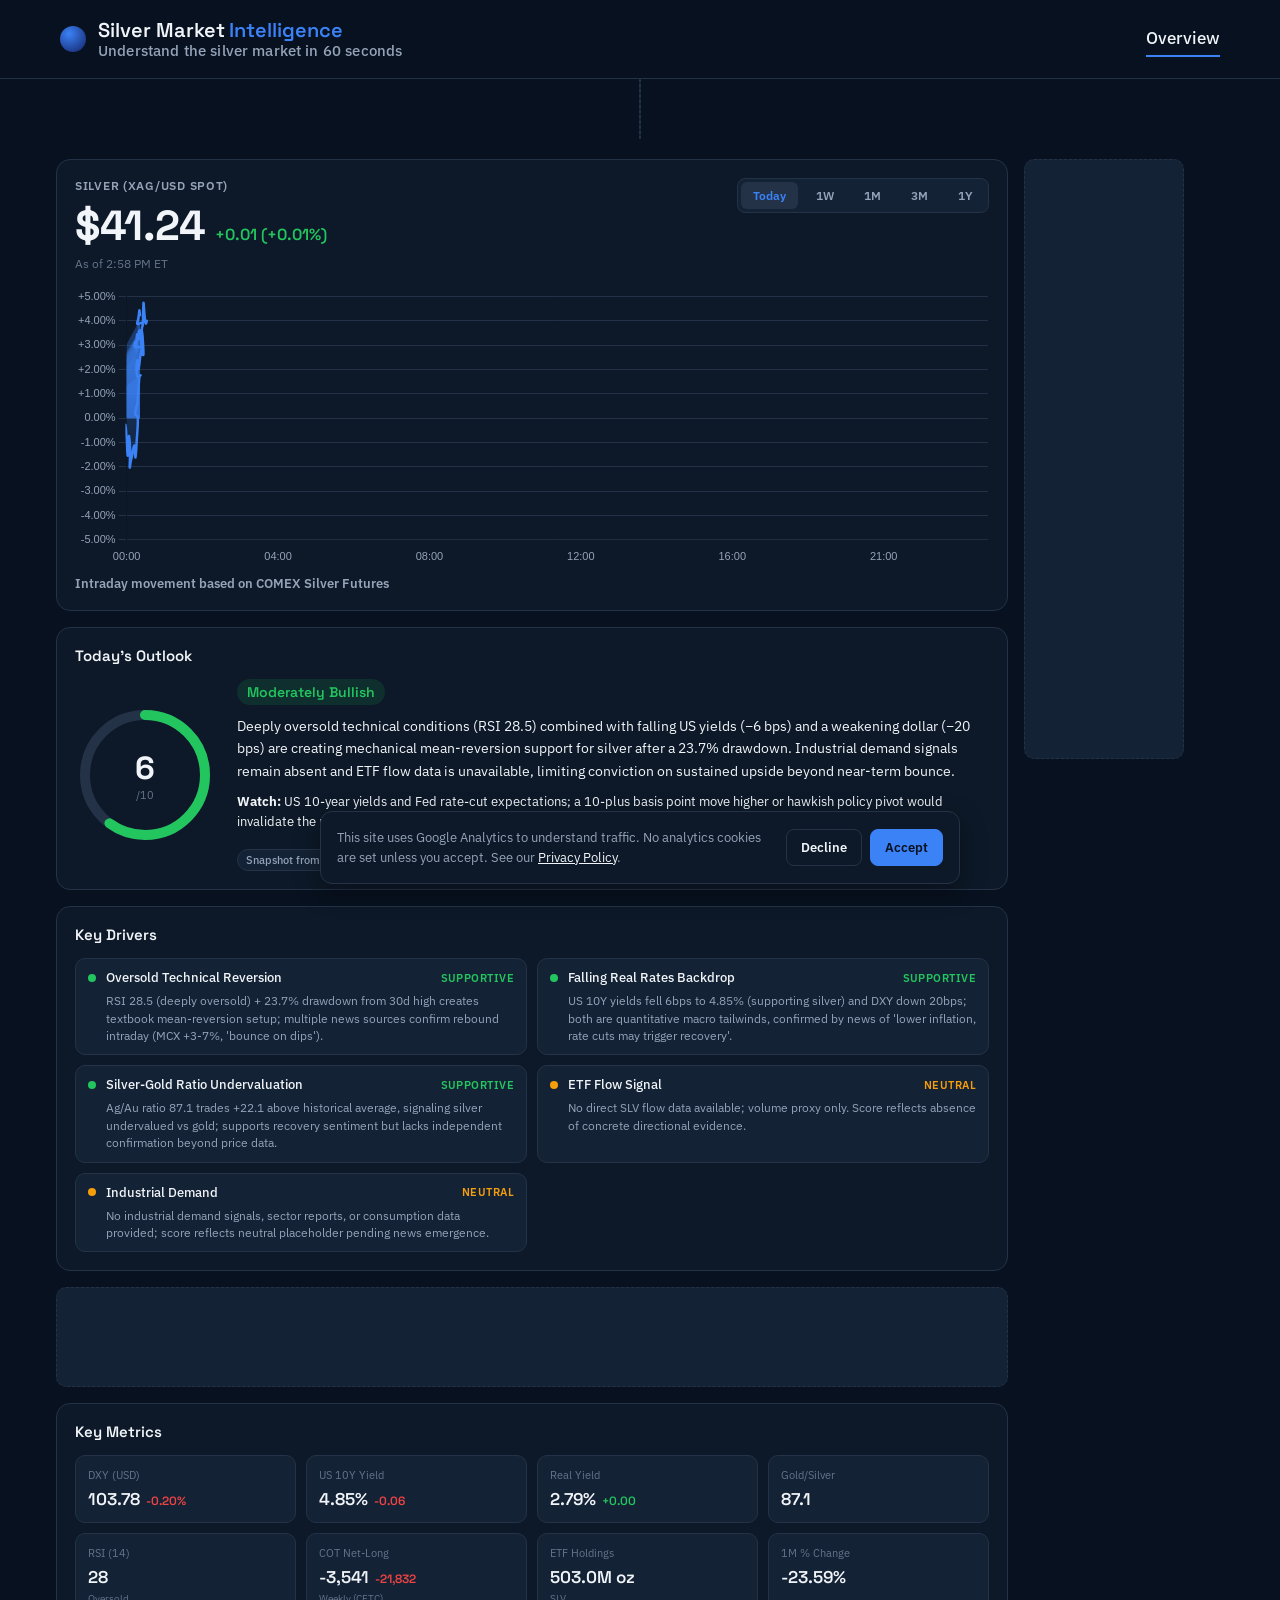
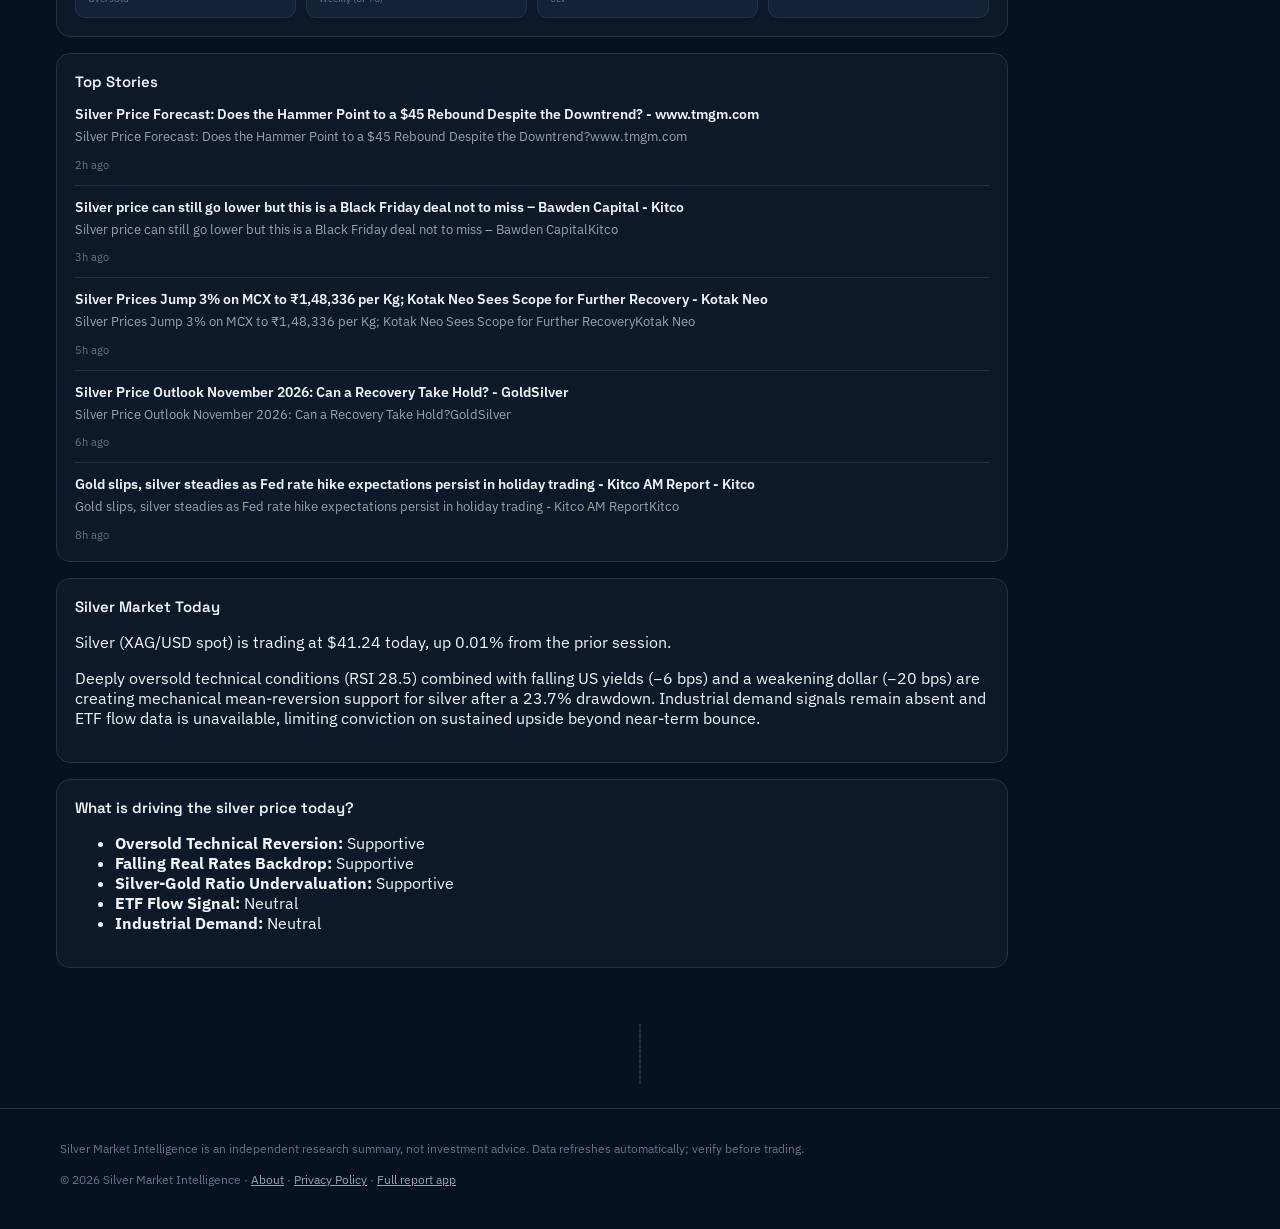
==== docs/index.html @ 6bb81498 "Update daily briefing [skip ci]" ====
<!DOCTYPE html>
<html lang="en">
<head>
<meta charset="UTF-8">
<meta name="viewport" content="width=device-width, initial-scale=1.0">
<script async src="https://pagead2.googlesyndication.com/pagead/js/adsbygoogle.js?client=ca-pub-4269393094867854"
     crossorigin="anonymous"></script>
<title>Silver Market Intelligence — Daily Silver Price &amp; Outlook</title>
<meta name="description" content="Live silver price, AI-scored conviction outlook, and the key drivers moving the market — updated daily.">
<meta name="robots" content="index, follow">
<link rel="canonical" href="https://silvermarketintelligence.com/">

<!-- Open Graph -->
<meta property="og:type" content="website">
<meta property="og:site_name" content="Silver Market Intelligence">
<meta property="og:url" content="https://silvermarketintelligence.com/">
<meta property="og:title" content="Silver Market Intelligence — Daily Silver Price &amp; Outlook">
<meta property="og:description" content="Live silver price, AI-scored conviction outlook, and the key drivers moving the market — updated daily.">
<meta property="og:image" content="https://silvermarketintelligence.com/og-image.png">
<meta property="og:image:width" content="1200">
<meta property="og:image:height" content="630">

<!-- Twitter Card -->
<meta name="twitter:card" content="summary_large_image">
<meta name="twitter:title" content="Silver Market Intelligence — Daily Silver Price &amp; Outlook">
<meta name="twitter:description" content="Live silver price, AI-scored conviction outlook, and the key drivers moving the market — updated daily.">
<meta name="twitter:image" content="https://silvermarketintelligence.com/og-image.png">

<link rel="preconnect" href="https://fonts.googleapis.com">
<link rel="preconnect" href="https://fonts.gstatic.com" crossorigin>
<link href="https://fonts.googleapis.com/css2?family=Space+Grotesk:wght@500;600;700&family=IBM+Plex+Sans:wght@400;500;600&display=swap" rel="stylesheet">

<link rel="icon" href="data:image/svg+xml,<svg xmlns=%22http://www.w3.org/2000/svg%22 viewBox=%220 0 100 100%22><circle cx=%2250%22 cy=%2250%22 r=%2245%22 fill=%22%233b82f6%22/></svg>">

<link rel="stylesheet" href="styles.css?v=5">
</head>
<body>

<header class="site-header">
  <div class="header-inner">
    <div class="brand">
      <span class="brand-mark" aria-hidden="true"></span>
      <div class="brand-text">
        <span class="brand-name">Silver Market<span class="brand-accent">Intelligence</span></span>
        <span class="brand-tagline">Understand the silver market in 60 seconds</span>
      </div>
    </div>
    <nav class="main-nav" aria-label="Primary">
      <a href="#" class="nav-link is-active">Overview</a>
    </nav>
  </div>
</header>

<div class="ad-slot ad-leaderboard">
  <ins class="adsbygoogle"
       style="display:block"
       data-ad-client="ca-pub-4269393094867854"
       data-ad-slot="5482030539"
       data-ad-format="auto"
       data-full-width-responsive="true"></ins>
  <script>(adsbygoogle = window.adsbygoogle || []).push({});</script>
</div>

<main class="page">
  <div class="content-grid">

    <div class="main-col">

      <!-- Price + Chart -->
      <section class="panel price-panel" aria-labelledby="price-heading">
        <div class="price-panel-top">
          <div>
            <h1 id="price-heading" class="eyebrow">Silver (XAG/USD Spot)</h1>
            <div class="price-row">
              <span class="price-value" id="price-value">$41.24</span>
              <span class="price-change is-up" id="price-change">+0.01 (+0.01%)</span>
            </div>
            <div class="price-asof" id="price-asof">As of 2:58 PM ET</div>
          </div>
          <div class="chart-tabs" role="tablist" aria-label="Chart range">
            <button class="chart-tab is-active" data-range="1D" role="tab" aria-selected="true">Today</button>
            <button class="chart-tab" data-range="1W" role="tab" aria-selected="false">1W</button>
            <button class="chart-tab" data-range="1M" role="tab" aria-selected="false">1M</button>
            <button class="chart-tab" data-range="3M" role="tab" aria-selected="false">3M</button>
            <button class="chart-tab" data-range="1Y" role="tab" aria-selected="false">1Y</button>
          </div>
        </div>
        <div class="chart-wrap">
          <canvas id="price-chart" height="220"></canvas>
          <p class="chart-empty" id="chart-empty" hidden>Intraday data currently unavailable</p>
        </div>
        <p class="chart-disclosure" id="chart-disclosure" hidden></p>
      </section>

      <!-- Outlook -->
      <section class="panel outlook-panel" aria-labelledby="outlook-heading">
        <h2 id="outlook-heading" class="panel-title">Today's Outlook</h2>
        <div class="outlook-body">
          <div class="score-ring-wrap">
            <svg class="score-ring" viewBox="0 0 140 140" width="140" height="140" aria-hidden="true">
              <circle class="score-ring-track" cx="70" cy="70" r="60"></circle>
              <circle class="score-ring-fill" id="score-ring-fill" cx="70" cy="70" r="60" style="stroke:#22c55e;stroke-dashoffset:150.80"></circle>
            </svg>
            <div class="score-ring-label">
              <span class="score-number" id="score-number">6</span>
              <span class="score-outof">/10</span>
            </div>
          </div>
          <div class="outlook-text">
            <span class="outlook-label " id="outlook-label">Moderately Bullish</span>
            <p class="outlook-summary" id="outlook-summary">Deeply oversold technical conditions (RSI 28.5) combined with falling US yields (−6 bps) and a weakening dollar (−20 bps) are creating mechanical mean-reversion support for silver after a 23.7% drawdown. Industrial demand signals remain absent and ETF flow data is unavailable, limiting conviction on sustained upside beyond near-term bounce.</p>
            <p class="outlook-watch" id="outlook-watch" hidden><span class="outlook-watch-label">Watch:</span> <span id="outlook-watch-text"></span></p>
            <span class="outlook-updated" id="outlook-updated">Snapshot from 9:00 AM ET — may differ from live price</span>
          </div>
        </div>
      </section>

      <!-- Drivers -->
      <section class="panel drivers-panel" aria-labelledby="drivers-heading">
        <h2 id="drivers-heading" class="panel-title">Key Drivers</h2>
        <ul class="driver-list" id="driver-list"></ul>
      </section>

      <div class="ad-slot ad-incontent">
        <ins class="adsbygoogle"
             style="display:block"
             data-ad-client="ca-pub-4269393094867854"
             data-ad-slot="5482030539"
             data-ad-format="auto"
             data-full-width-responsive="true"></ins>
        <script>(adsbygoogle = window.adsbygoogle || []).push({});</script>
      </div>

      <!-- Metrics -->
      <section class="panel metrics-panel" aria-labelledby="metrics-heading">
        <h2 id="metrics-heading" class="panel-title">Key Metrics</h2>
        <div class="metrics-grid" id="metrics-grid"></div>
      </section>

      <!-- Stories -->
      <section class="panel stories-panel" aria-labelledby="stories-heading">
        <h2 id="stories-heading" class="panel-title">Top Stories</h2>
        <ul class="story-list" id="story-list"></ul>
      </section>

      <!-- SEO summary (server-rendered, not JS-populated — for search crawlers) -->
      <section class="panel seo-panel" aria-labelledby="seo-market-heading">
        <h2 id="seo-market-heading" class="panel-title">Silver Market Today</h2>
        <p>Silver (XAG/USD spot) is trading at $41.24 today, up 0.01% from the prior session.</p>
        <p>Deeply oversold technical conditions (RSI 28.5) combined with falling US yields (−6 bps) and a weakening dollar (−20 bps) are creating mechanical mean-reversion support for silver after a 23.7% drawdown. Industrial demand signals remain absent and ETF flow data is unavailable, limiting conviction on sustained upside beyond near-term bounce.</p>
      </section>

      <section class="panel seo-panel" aria-labelledby="seo-drivers-heading">
        <h2 id="seo-drivers-heading" class="panel-title">What is driving the silver price today?</h2>
        <ul class="seo-driver-list"><li><strong>Oversold Technical Reversion:</strong> Supportive</li><li><strong>Falling Real Rates Backdrop:</strong> Supportive</li><li><strong>Silver-Gold Ratio Undervaluation:</strong> Supportive</li><li><strong>ETF Flow Signal:</strong> Neutral</li><li><strong>Industrial Demand:</strong> Neutral</li></ul>
      </section>

    </div>

    <aside class="side-col" aria-label="Advertisement">
      <div class="ad-slot ad-sidebar">
        <ins class="adsbygoogle"
             style="display:block"
             data-ad-client="ca-pub-4269393094867854"
             data-ad-slot="5482030539"
             data-ad-format="auto"
             data-full-width-responsive="true"></ins>
        <script>(adsbygoogle = window.adsbygoogle || []).push({});</script>
      </div>
    </aside>

  </div>
</main>

<div class="ad-slot ad-footer">
  <ins class="adsbygoogle"
       style="display:block"
       data-ad-client="ca-pub-4269393094867854"
       data-ad-slot="5482030539"
       data-ad-format="auto"
       data-full-width-responsive="true"></ins>
  <script>(adsbygoogle = window.adsbygoogle || []).push({});</script>
</div>

<footer class="site-footer">
  <div class="footer-inner">
    <p>Silver Market Intelligence is an independent research summary, not investment advice. Data refreshes automatically; verify before trading.</p>
    <p class="footer-meta">© 2026 Silver Market Intelligence · <a href="about.html">About</a> · <a href="privacy.html">Privacy Policy</a> · <a href="https://silver-market-intelligence.streamlit.app/" target="_blank" rel="noopener">Full report app</a></p>
  </div>
</footer>

<script src="vendor/chart.umd.js"></script>
<script src="script.js?v=5"></script>
<script src="consent.js" defer></script>
</body>
</html>
---- docs/styles.css ----
:root {
  --bg: #07111f;
  --panel: #0d1928;
  --panel2: #142235;
  --border: #243247;
  --text: #f1f5f9;
  --dim: #94a3b8;
  --faint: #64748b;

  /* Market-meaning colors only: bullish/supportive, neutral/caution, bearish/risk.
     Never use these as generic UI/brand accents. */
  --green: #22c55e;
  --red: #ef4444;
  --amber: #f59e0b;

  /* Primary product/interaction color: links, active nav, selected controls,
     CTAs, icons, focus states. */
  --blue: #3b82f6;

  /* Subtle identity accent only (logo/wordmark) — never a stand-in for --blue
     on interactive elements. */
  --silver: #cbd5e1;

  --font-head: "Space Grotesk", "Segoe UI", sans-serif;
  --font-body: "IBM Plex Sans", "Segoe UI", sans-serif;
}

* { box-sizing: border-box; }

html, body {
  margin: 0;
  padding: 0;
  background: var(--bg);
  color: var(--text);
  font-family: var(--font-body);
  -webkit-font-smoothing: antialiased;
}

body {
  min-height: 100vh;
  display: flex;
  flex-direction: column;
}

a { color: inherit; }

/* ---------- Header ---------- */

.site-header {
  border-bottom: 1px solid var(--border);
  background: var(--bg);
  position: sticky;
  top: 0;
  z-index: 20;
}

.header-inner {
  max-width: 1200px;
  margin: 0 auto;
  padding: 18px 20px;
  display: flex;
  align-items: center;
  justify-content: space-between;
  gap: 16px;
}

.brand {
  display: flex;
  align-items: center;
  gap: 12px;
  font-family: var(--font-head);
  font-weight: 600;
  font-size: 20px;
}

.brand-mark {
  width: 26px;
  height: 26px;
  border-radius: 50%;
  background: radial-gradient(circle at 35% 30%, var(--blue), #1e3a8a 75%);
  flex-shrink: 0;
}

.brand-text {
  display: flex;
  flex-direction: column;
  line-height: 1.2;
}

.brand-name { white-space: nowrap; }

.brand-accent { color: var(--blue); margin-left: 4px; }

.brand-tagline {
  font-family: var(--font-body);
  font-weight: 500;
  font-size: 15px;
  letter-spacing: 0.01em;
  color: var(--dim);
}

.main-nav {
  display: none;
  gap: 24px;
}

.nav-link {
  text-decoration: none;
  font-size: 17px;
  font-weight: 500;
  color: var(--dim);
  padding: 6px 0;
  border-bottom: 2px solid transparent;
}

.nav-link.is-active {
  color: var(--text);
  border-bottom-color: var(--blue);
}

.nav-link.is-disabled {
  color: var(--faint);
  cursor: default;
  pointer-events: none;
}

.app-cta {
  display: none;
  font-size: 13px;
  font-weight: 600;
  text-decoration: none;
  color: var(--bg);
  background: var(--blue);
  padding: 9px 14px;
  border-radius: 8px;
  white-space: nowrap;
}

/* ---------- Layout ---------- */

.page {
  flex: 1;
  max-width: 1200px;
  margin: 0 auto;
  padding: 20px 16px 40px;
  width: 100%;
}

.content-grid {
  display: grid;
  grid-template-columns: 1fr;
  gap: 16px;
}

.main-col {
  display: flex;
  flex-direction: column;
  gap: 16px;
  min-width: 0;
}

.side-col { display: none; }

.panel {
  background: var(--panel);
  border: 1px solid var(--border);
  border-radius: 14px;
  padding: 18px;
}

.panel-title {
  font-family: var(--font-head);
  font-size: 15px;
  font-weight: 600;
  margin: 0 0 14px;
  color: var(--text);
}

.eyebrow {
  font-size: 12px;
  font-weight: 600;
  text-transform: uppercase;
  letter-spacing: 0.06em;
  color: var(--dim);
  margin: 0 0 6px;
}

/* ---------- Price panel ---------- */

.price-panel-top {
  display: flex;
  align-items: flex-start;
  justify-content: space-between;
  gap: 12px;
  flex-wrap: wrap;
}

.price-row {
  display: flex;
  align-items: baseline;
  gap: 10px;
}

.price-value {
  font-family: var(--font-head);
  font-size: 34px;
  font-weight: 700;
  letter-spacing: -0.01em;
}

.price-change {
  font-family: var(--font-head);
  font-size: 16px;
  font-weight: 600;
}

.price-change.is-up { color: var(--green); }
.price-change.is-down { color: var(--red); }

.price-asof {
  font-size: 12px;
  color: var(--faint);
  margin-top: 4px;
}

.chart-tabs {
  display: flex;
  gap: 6px;
  background: var(--panel2);
  border: 1px solid var(--border);
  border-radius: 8px;
  padding: 3px;
}

.chart-tab {
  font-family: var(--font-body);
  font-size: 12px;
  font-weight: 600;
  color: var(--dim);
  background: transparent;
  border: none;
  border-radius: 6px;
  padding: 6px 12px;
  cursor: pointer;
}

.chart-tab.is-active {
  background: var(--border);
  color: var(--blue);
}

.chart-wrap {
  margin-top: 16px;
  height: 220px;
  position: relative;
}

.chart-disclosure {
  margin: 8px 0 0;
  font-size: 13px;
  font-weight: 600;
  color: var(--dim);
}

.chart-empty {
  position: absolute;
  inset: 0;
  display: flex;
  align-items: center;
  justify-content: center;
  margin: 0;
  font-size: 13px;
  color: var(--faint);
  text-align: center;
  pointer-events: none;
}

/* The [hidden] attribute selector must win over ".chart-empty"'s own
   "display: flex" above — otherwise the browser's default [hidden]{display:
   none} loses the specificity tie to our own class rule, and the element
   stays visibly overlaid on the chart even when JS marks it hidden (this
   is exactly what happened live on 2026-09-01: real chart data rendered
   underneath a stuck "Intraday data currently unavailable" message). */
.chart-empty[hidden] {
  display: none;
}

/* ---------- Outlook panel ---------- */

.outlook-body {
  display: flex;
  align-items: center;
  gap: 22px;
  flex-wrap: wrap;
}

.score-ring-wrap {
  position: relative;
  width: 140px;
  height: 140px;
  flex-shrink: 0;
}

.score-ring { transform: rotate(-90deg); }

.score-ring-track {
  fill: none;
  stroke: var(--border);
  stroke-width: 10;
}

.score-ring-fill {
  fill: none;
  stroke: var(--green);
  stroke-width: 10;
  stroke-linecap: round;
  stroke-dasharray: 377;
  stroke-dashoffset: 377;
  transition: stroke-dashoffset 0.8s ease, stroke 0.4s ease;
}

.score-ring-label {
  position: absolute;
  inset: 0;
  display: flex;
  flex-direction: column;
  align-items: center;
  justify-content: center;
}

.score-number {
  font-family: var(--font-head);
  font-size: 32px;
  font-weight: 700;
}

.score-outof {
  font-size: 11px;
  color: var(--faint);
}

.outlook-text {
  flex: 1;
  min-width: 220px;
}

.outlook-label {
  display: inline-block;
  font-family: var(--font-head);
  font-size: 14px;
  font-weight: 600;
  padding: 4px 10px;
  border-radius: 999px;
  background: rgba(34, 197, 94, 0.12);
  color: var(--green);
  margin-bottom: 10px;
}

.outlook-label.is-bearish { background: rgba(239, 68, 68, 0.12); color: var(--red); }
.outlook-label.is-neutral { background: rgba(245, 158, 11, 0.12); color: var(--amber); }

.outlook-summary {
  font-size: 14px;
  line-height: 1.6;
  color: var(--text);
  margin: 0 0 10px;
}

.outlook-watch {
  font-size: 13px;
  line-height: 1.5;
  color: var(--text);
  margin: 0 0 10px;
}

.outlook-watch-label {
  font-weight: 700;
  color: var(--text);
}

.outlook-updated {
  display: inline-block;
  margin-top: 8px;
  padding: 3px 8px;
  border: 1px solid var(--border);
  border-radius: 999px;
  background: var(--panel2);
  font-size: 11px;
  font-weight: 500;
  color: var(--dim);
}

/* ---------- Drivers ---------- */

.driver-list {
  list-style: none;
  margin: 0;
  padding: 0;
  display: grid;
  grid-template-columns: 1fr;
  gap: 10px;
}

.driver-item {
  display: flex;
  flex-direction: column;
  gap: 6px;
  padding: 10px 12px;
  border: 1px solid var(--border);
  border-radius: 10px;
  background: var(--panel2);
  font-size: 13px;
  font-weight: 500;
}

.driver-item-top {
  display: flex;
  align-items: center;
  gap: 10px;
}

.driver-reason {
  margin: 0;
  padding-left: 18px;
  font-size: 12px;
  font-weight: 400;
  line-height: 1.45;
  color: var(--dim);
}

.driver-dot {
  width: 8px;
  height: 8px;
  border-radius: 50%;
  flex-shrink: 0;
}

.driver-dot.is-supportive { background: var(--green); }
.driver-dot.is-risk { background: var(--red); }
.driver-dot.is-neutral { background: var(--amber); }

.driver-status {
  margin-left: auto;
  font-size: 11px;
  font-weight: 600;
  text-transform: uppercase;
  letter-spacing: 0.04em;
}

.driver-status.is-supportive { color: var(--green); }
.driver-status.is-risk { color: var(--red); }
.driver-status.is-neutral { color: var(--amber); }

/* ---------- Metrics ---------- */

.metrics-grid {
  display: grid;
  grid-template-columns: repeat(2, 1fr);
  gap: 10px;
}

.metric-cell {
  border: 1px solid var(--border);
  background: var(--panel2);
  border-radius: 10px;
  padding: 12px;
}

.metric-label {
  font-size: 11px;
  color: var(--faint);
  margin-bottom: 6px;
  display: block;
}

.metric-value {
  font-family: var(--font-head);
  font-size: 17px;
  font-weight: 600;
}

.metric-change {
  font-size: 12px;
  font-weight: 600;
  margin-left: 6px;
}

.metric-change.is-up { color: var(--green); }
.metric-change.is-down { color: var(--red); }

.metric-note {
  display: block;
  font-size: 10px;
  color: var(--faint);
  margin-top: 4px;
}

/* ---------- Stories ---------- */

.story-list {
  list-style: none;
  margin: 0;
  padding: 0;
  display: flex;
  flex-direction: column;
  gap: 12px;
}

.story-item {
  padding-bottom: 12px;
  border-bottom: 1px solid var(--border);
}

.story-item:last-child { border-bottom: none; padding-bottom: 0; }

.story-link {
  text-decoration: none;
  display: block;
}

.story-title {
  font-size: 14px;
  font-weight: 600;
  color: var(--text);
  margin: 0 0 4px;
}

.story-summary {
  font-size: 13px;
  color: var(--dim);
  margin: 0 0 6px;
  line-height: 1.5;
}

.story-time {
  font-size: 11px;
  color: var(--faint);
}

/* ---------- Ad slots ---------- */

.ad-slot {
  border: 1px dashed var(--border);
  border-radius: 10px;
  background: var(--panel2);
  color: var(--faint);
  font-size: 11px;
  text-transform: uppercase;
  letter-spacing: 0.06em;
  display: flex;
  align-items: center;
  justify-content: center;
  min-height: 60px;
}

.ad-leaderboard,
.ad-footer {
  max-width: 1200px;
  margin: 16px auto;
  margin-bottom: 0;
}

.ad-leaderboard { margin-top: 0; }

.ad-incontent { min-height: 100px; }

.ad-sidebar {
  width: 160px;
  height: 600px;
  position: sticky;
  top: 90px;
}

/* ---------- Footer ---------- */

.site-footer {
  border-top: 1px solid var(--border);
  margin-top: 24px;
}

.footer-inner {
  max-width: 1200px;
  margin: 0 auto;
  padding: 18px 20px 28px;
  font-size: 12px;
  color: var(--faint);
  line-height: 1.6;
}

.footer-inner a { color: var(--dim); }

.footer-meta { margin-top: 6px; }

/* ---------- Legal / text pages ---------- */

.legal-panel {
  font-size: 14px;
  line-height: 1.7;
  color: var(--dim);
}

.legal-panel h1 {
  font-family: var(--font-head);
  font-size: 22px;
  font-weight: 700;
  color: var(--text);
  margin: 0 0 6px;
}

.legal-updated {
  font-size: 12px;
  color: var(--faint);
  margin: 0 0 24px;
}

.legal-panel h2 {
  font-family: var(--font-head);
  font-size: 16px;
  font-weight: 600;
  color: var(--text);
  margin: 28px 0 10px;
}

.legal-panel h2:first-of-type { margin-top: 0; }

.legal-panel p { margin: 0 0 14px; }

.legal-panel ul {
  margin: 0 0 14px;
  padding-left: 20px;
}

.legal-panel li { margin-bottom: 6px; }

.legal-panel a { color: var(--blue); text-decoration: underline; }

.legal-back {
  display: inline-block;
  margin-bottom: 18px;
  font-size: 13px;
  font-weight: 600;
  color: var(--blue);
  text-decoration: none;
}

/* ---------- Desktop breakpoint ---------- */

@media (min-width: 1024px) {
  .main-nav { display: flex; }
  .app-cta { display: inline-block; }

  .content-grid {
    grid-template-columns: 1fr 200px;
    align-items: start;
  }

  .side-col { display: block; }

  .price-value { font-size: 42px; }

  .outlook-body { flex-wrap: nowrap; }

  .driver-list { grid-template-columns: repeat(2, 1fr); }

  .metrics-grid { grid-template-columns: repeat(4, 1fr); }

  .chart-wrap { height: 280px; }
}

@media (min-width: 640px) and (max-width: 1023.98px) {
  .metrics-grid { grid-template-columns: repeat(4, 1fr); }
  .driver-list { grid-template-columns: repeat(2, 1fr); }
}

/* ---------- Cookie consent banner ---------- */

.consent-banner {
  position: fixed;
  left: 16px;
  right: 16px;
  bottom: 16px;
  z-index: 100;
  max-width: 640px;
  margin: 0 auto;
  display: flex;
  flex-wrap: wrap;
  align-items: center;
  gap: 12px 16px;
  background: var(--panel);
  border: 1px solid var(--border);
  border-radius: 12px;
  padding: 16px;
  box-shadow: 0 8px 24px rgba(0, 0, 0, 0.35);
}

.consent-text {
  margin: 0;
  flex: 1 1 260px;
  font-size: 13px;
  line-height: 1.5;
  color: var(--dim);
}

.consent-text a {
  color: var(--text);
  text-decoration: underline;
}

.consent-actions {
  display: flex;
  gap: 8px;
  flex: 0 0 auto;
}

.consent-btn {
  font-family: var(--font-body);
  font-size: 13px;
  font-weight: 600;
  padding: 9px 14px;
  border-radius: 8px;
  cursor: pointer;
  border: 1px solid var(--border);
}

.consent-decline {
  background: transparent;
  color: var(--text);
}

.consent-accept {
  background: var(--blue);
  color: var(--bg);
  border-color: var(--blue);
}

@media (max-width: 480px) {
  .consent-banner { flex-direction: column; align-items: stretch; }
  .consent-actions { justify-content: flex-end; }
}
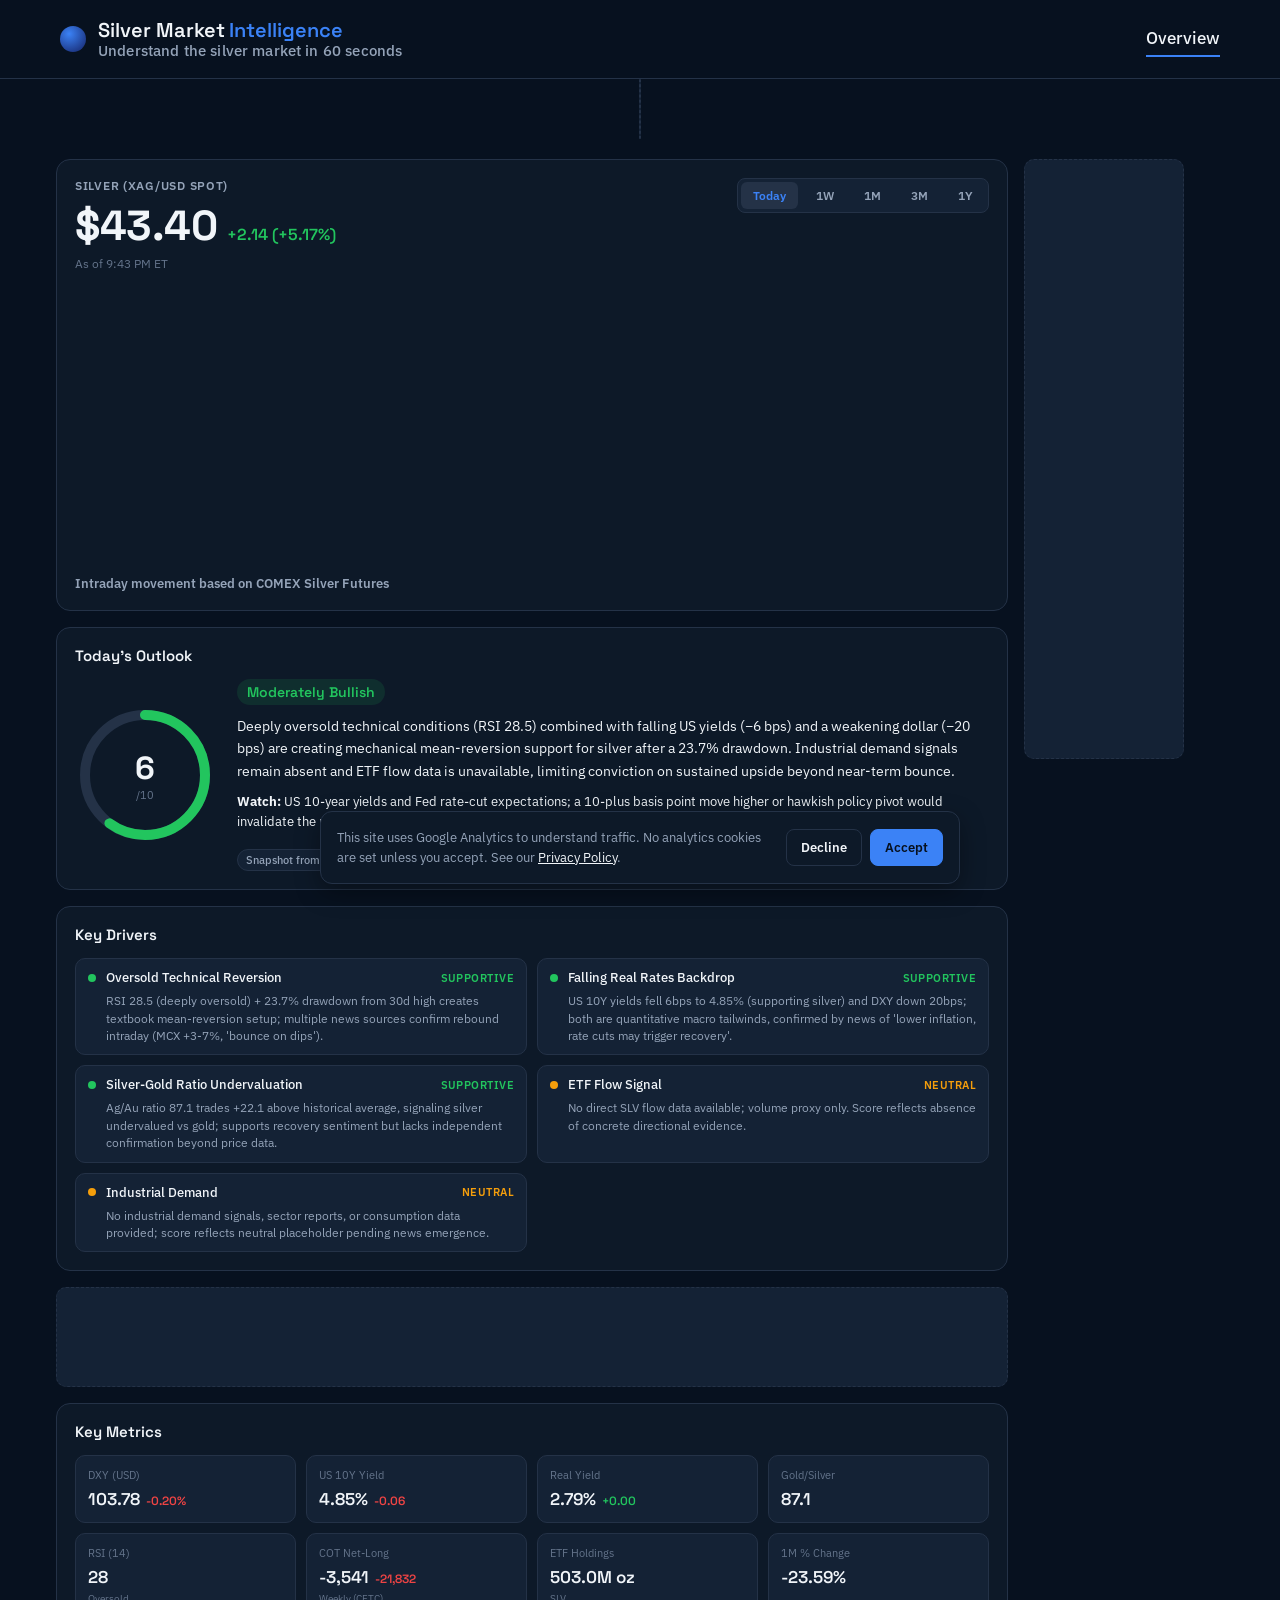
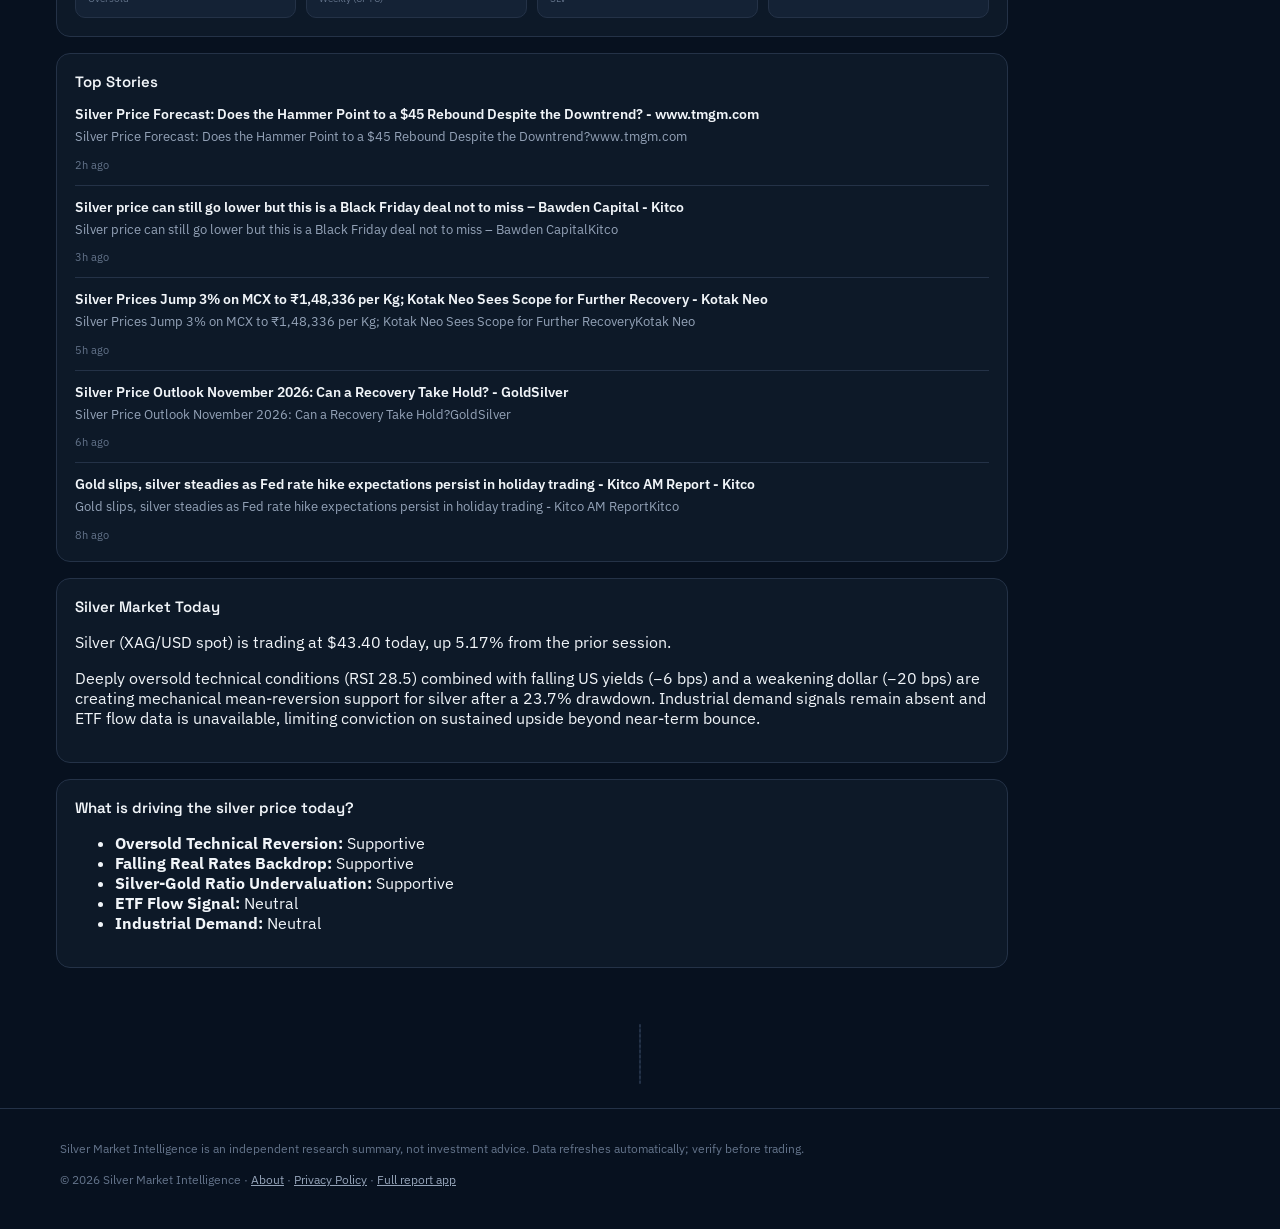
==== commit 9f5831c6: "Update price data [skip ci]" ====
--- a/docs/index.html
+++ b/docs/index.html
@@ -72,10 +72,10 @@
           <div>
             <h1 id="price-heading" class="eyebrow">Silver (XAG/USD Spot)</h1>
             <div class="price-row">
-              <span class="price-value" id="price-value">$41.24</span>
-              <span class="price-change is-up" id="price-change">+0.01 (+0.01%)</span>
+              <span class="price-value" id="price-value">$43.40</span>
+              <span class="price-change is-up" id="price-change">+2.14 (+5.17%)</span>
             </div>
-            <div class="price-asof" id="price-asof">As of 2:58 PM ET</div>
+            <div class="price-asof" id="price-asof">As of 9:43 PM ET</div>
           </div>
           <div class="chart-tabs" role="tablist" aria-label="Chart range">
             <button class="chart-tab is-active" data-range="1D" role="tab" aria-selected="true">Today</button>
@@ -146,7 +146,7 @@
       <!-- SEO summary (server-rendered, not JS-populated — for search crawlers) -->
       <section class="panel seo-panel" aria-labelledby="seo-market-heading">
         <h2 id="seo-market-heading" class="panel-title">Silver Market Today</h2>
-        <p>Silver (XAG/USD spot) is trading at $41.24 today, up 0.01% from the prior session.</p>
+        <p>Silver (XAG/USD spot) is trading at $43.40 today, up 5.17% from the prior session.</p>
         <p>Deeply oversold technical conditions (RSI 28.5) combined with falling US yields (−6 bps) and a weakening dollar (−20 bps) are creating mechanical mean-reversion support for silver after a 23.7% drawdown. Industrial demand signals remain absent and ETF flow data is unavailable, limiting conviction on sustained upside beyond near-term bounce.</p>
       </section>
 
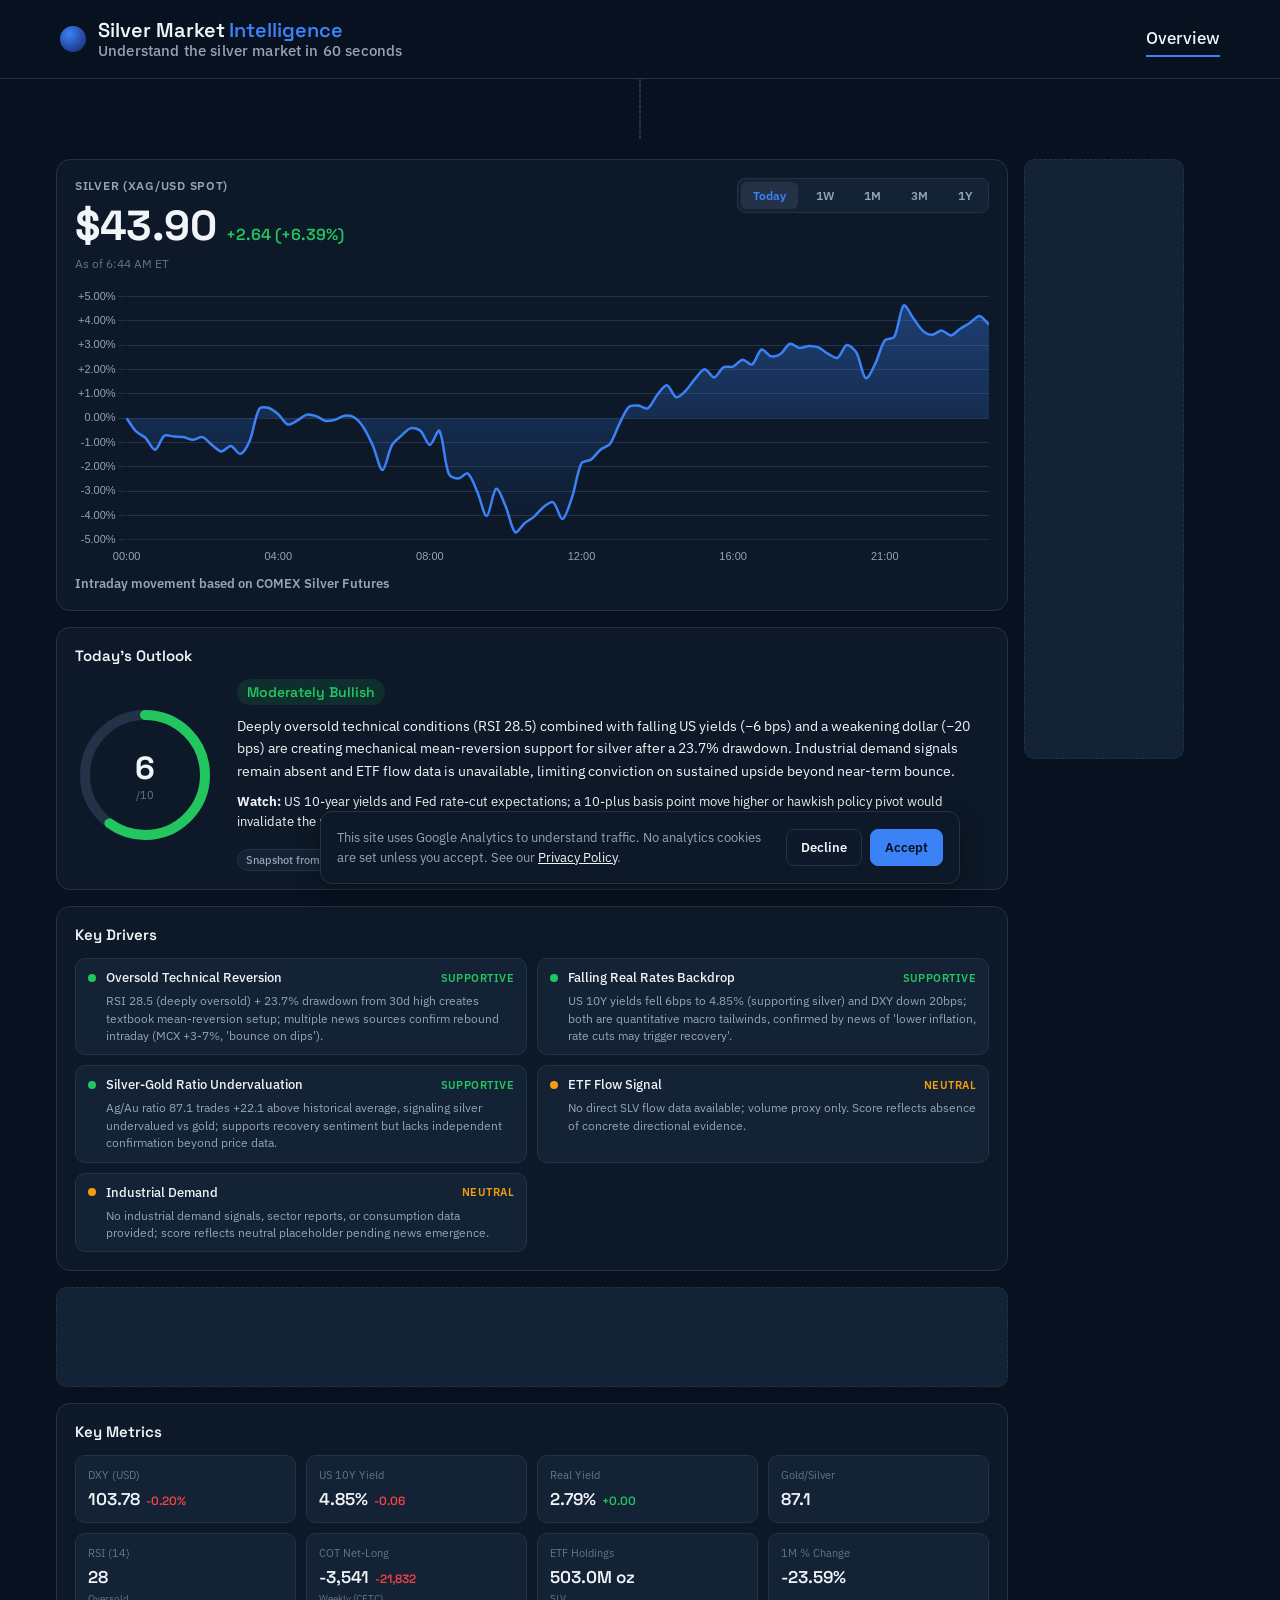
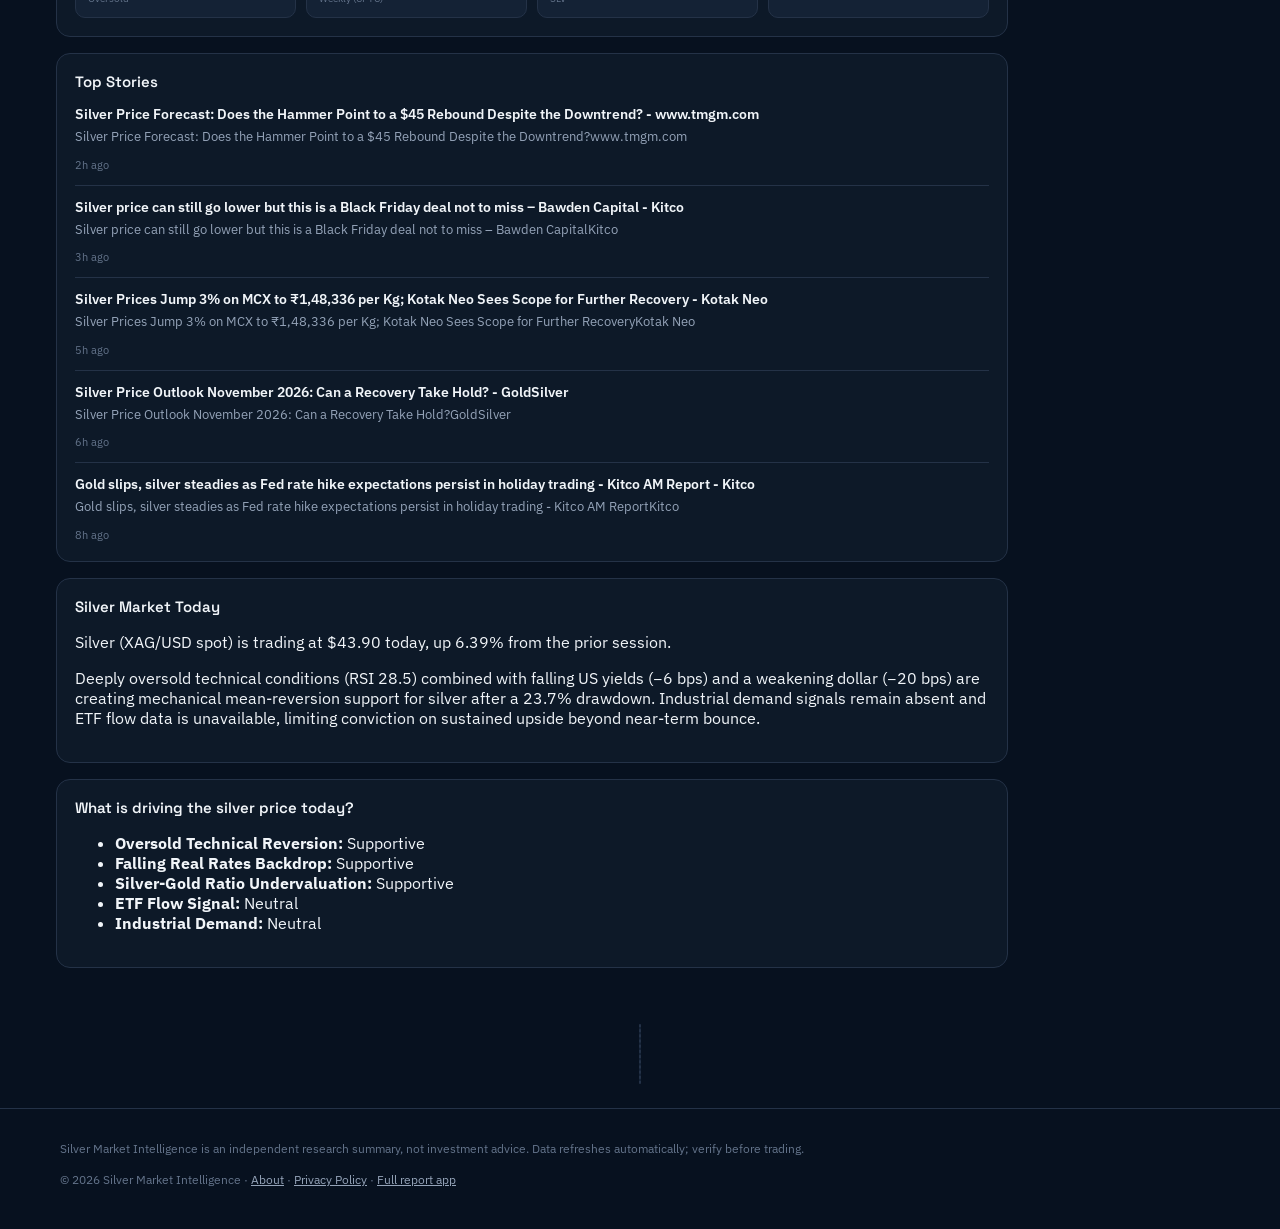
==== commit 09e11d91: "Update price data [skip ci]" ====
--- a/docs/index.html
+++ b/docs/index.html
@@ -72,10 +72,10 @@
           <div>
             <h1 id="price-heading" class="eyebrow">Silver (XAG/USD Spot)</h1>
             <div class="price-row">
-              <span class="price-value" id="price-value">$43.40</span>
-              <span class="price-change is-up" id="price-change">+2.14 (+5.17%)</span>
+              <span class="price-value" id="price-value">$43.90</span>
+              <span class="price-change is-up" id="price-change">+2.64 (+6.39%)</span>
             </div>
-            <div class="price-asof" id="price-asof">As of 9:43 PM ET</div>
+            <div class="price-asof" id="price-asof">As of 6:44 AM ET</div>
           </div>
           <div class="chart-tabs" role="tablist" aria-label="Chart range">
             <button class="chart-tab is-active" data-range="1D" role="tab" aria-selected="true">Today</button>
@@ -146,7 +146,7 @@
       <!-- SEO summary (server-rendered, not JS-populated — for search crawlers) -->
       <section class="panel seo-panel" aria-labelledby="seo-market-heading">
         <h2 id="seo-market-heading" class="panel-title">Silver Market Today</h2>
-        <p>Silver (XAG/USD spot) is trading at $43.40 today, up 5.17% from the prior session.</p>
+        <p>Silver (XAG/USD spot) is trading at $43.90 today, up 6.39% from the prior session.</p>
         <p>Deeply oversold technical conditions (RSI 28.5) combined with falling US yields (−6 bps) and a weakening dollar (−20 bps) are creating mechanical mean-reversion support for silver after a 23.7% drawdown. Industrial demand signals remain absent and ETF flow data is unavailable, limiting conviction on sustained upside beyond near-term bounce.</p>
       </section>
 
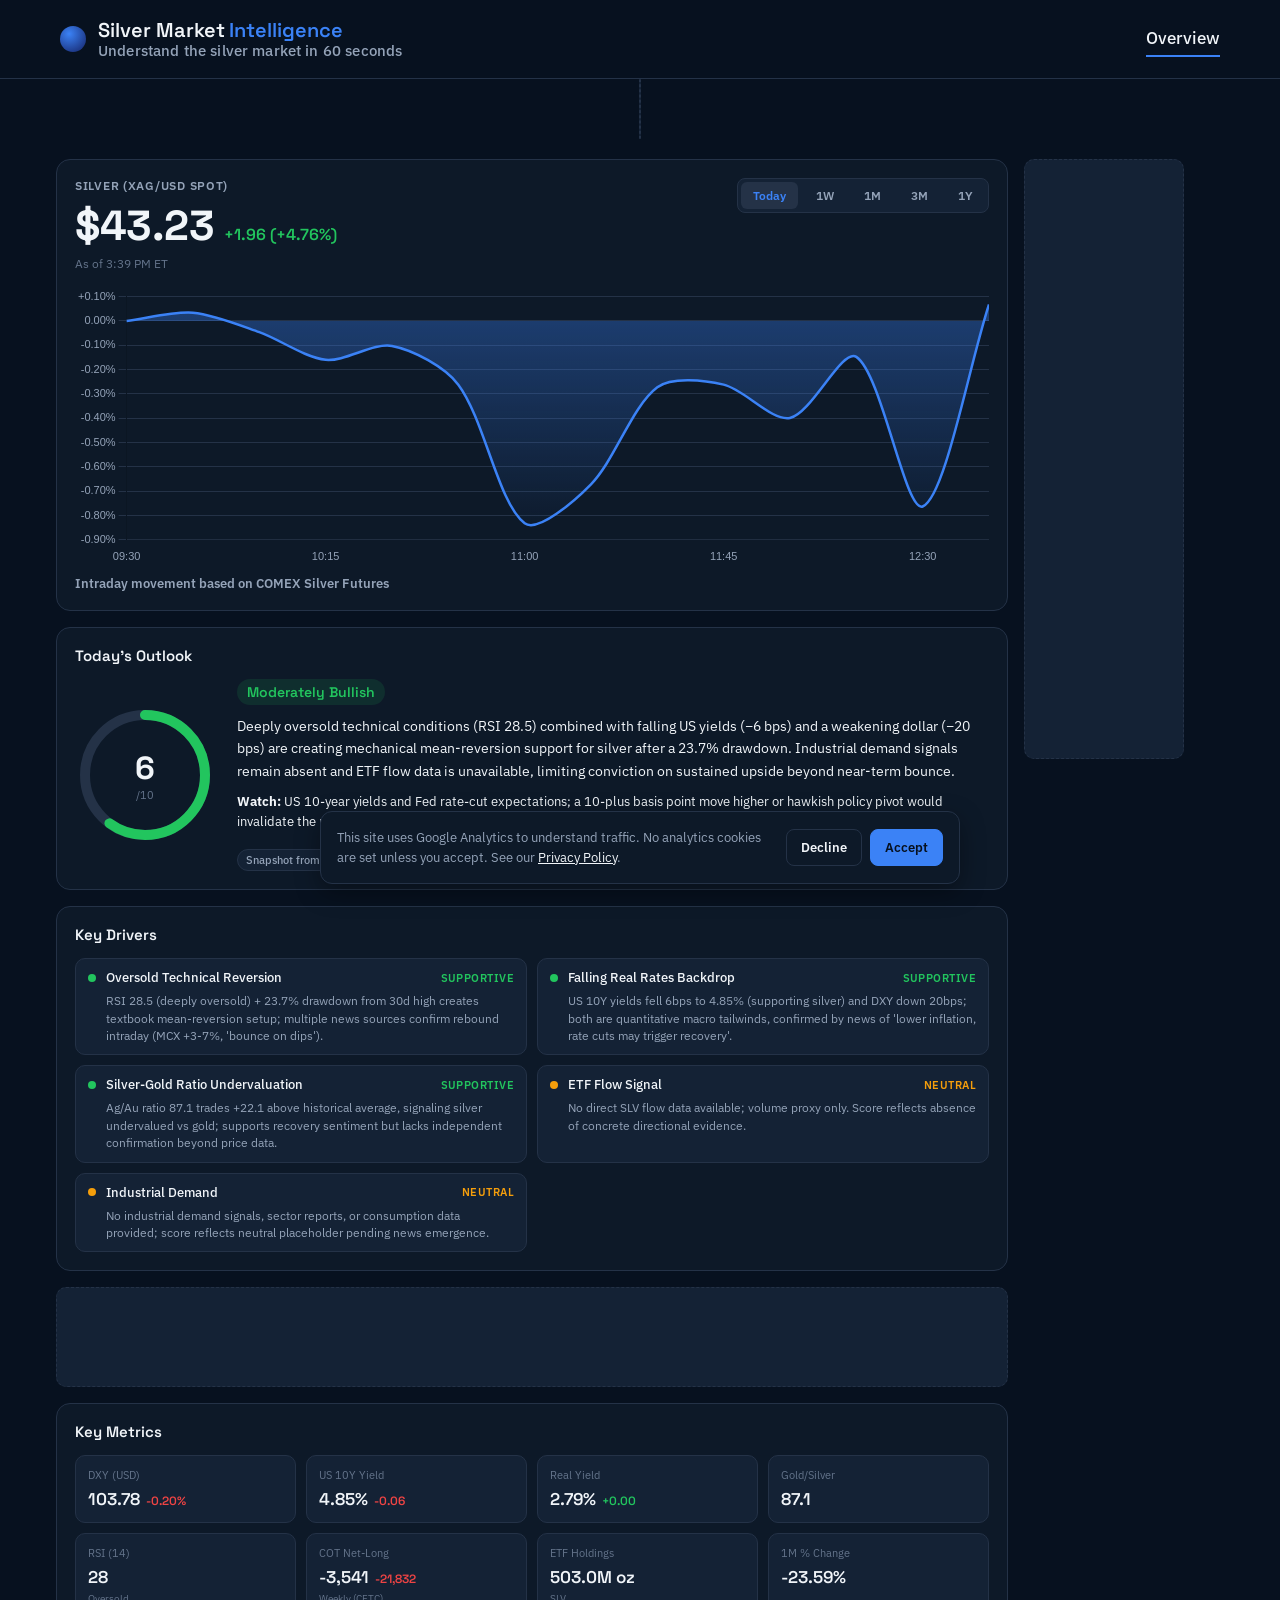
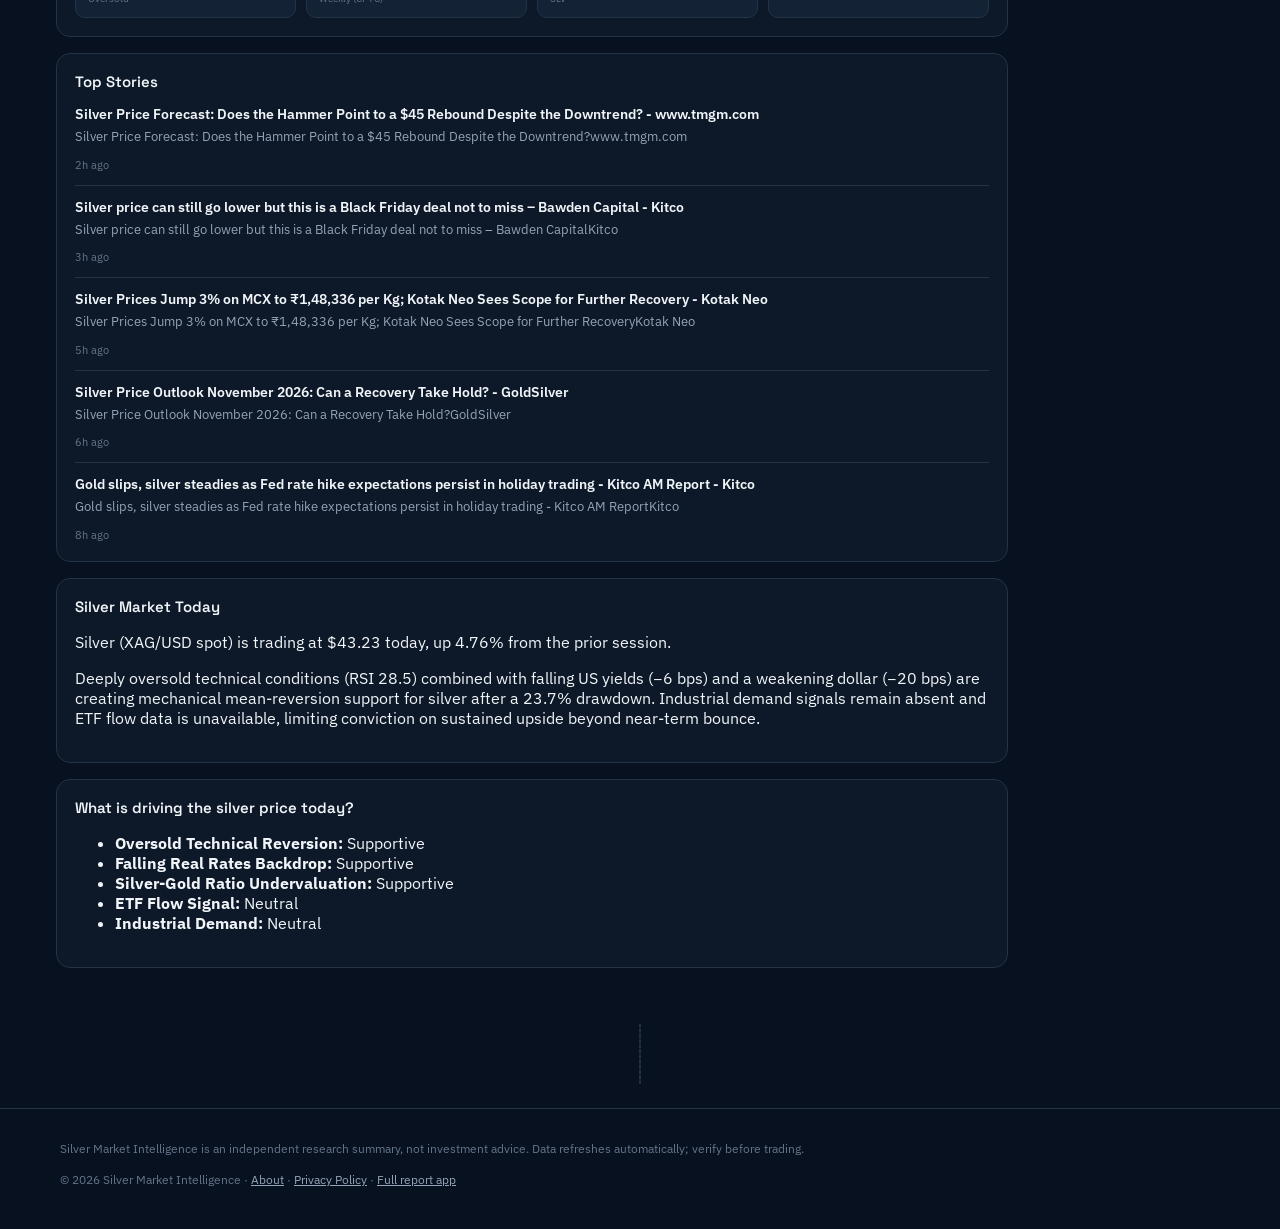
==== commit 907e7eb8: "Update price data [skip ci]" ====
--- a/docs/index.html
+++ b/docs/index.html
@@ -72,10 +72,10 @@
           <div>
             <h1 id="price-heading" class="eyebrow">Silver (XAG/USD Spot)</h1>
             <div class="price-row">
-              <span class="price-value" id="price-value">$43.90</span>
-              <span class="price-change is-up" id="price-change">+2.64 (+6.39%)</span>
+              <span class="price-value" id="price-value">$43.23</span>
+              <span class="price-change is-up" id="price-change">+1.96 (+4.76%)</span>
             </div>
-            <div class="price-asof" id="price-asof">As of 6:44 AM ET</div>
+            <div class="price-asof" id="price-asof">As of 3:39 PM ET</div>
           </div>
           <div class="chart-tabs" role="tablist" aria-label="Chart range">
             <button class="chart-tab is-active" data-range="1D" role="tab" aria-selected="true">Today</button>
@@ -146,7 +146,7 @@
       <!-- SEO summary (server-rendered, not JS-populated — for search crawlers) -->
       <section class="panel seo-panel" aria-labelledby="seo-market-heading">
         <h2 id="seo-market-heading" class="panel-title">Silver Market Today</h2>
-        <p>Silver (XAG/USD spot) is trading at $43.90 today, up 6.39% from the prior session.</p>
+        <p>Silver (XAG/USD spot) is trading at $43.23 today, up 4.76% from the prior session.</p>
         <p>Deeply oversold technical conditions (RSI 28.5) combined with falling US yields (−6 bps) and a weakening dollar (−20 bps) are creating mechanical mean-reversion support for silver after a 23.7% drawdown. Industrial demand signals remain absent and ETF flow data is unavailable, limiting conviction on sustained upside beyond near-term bounce.</p>
       </section>
 
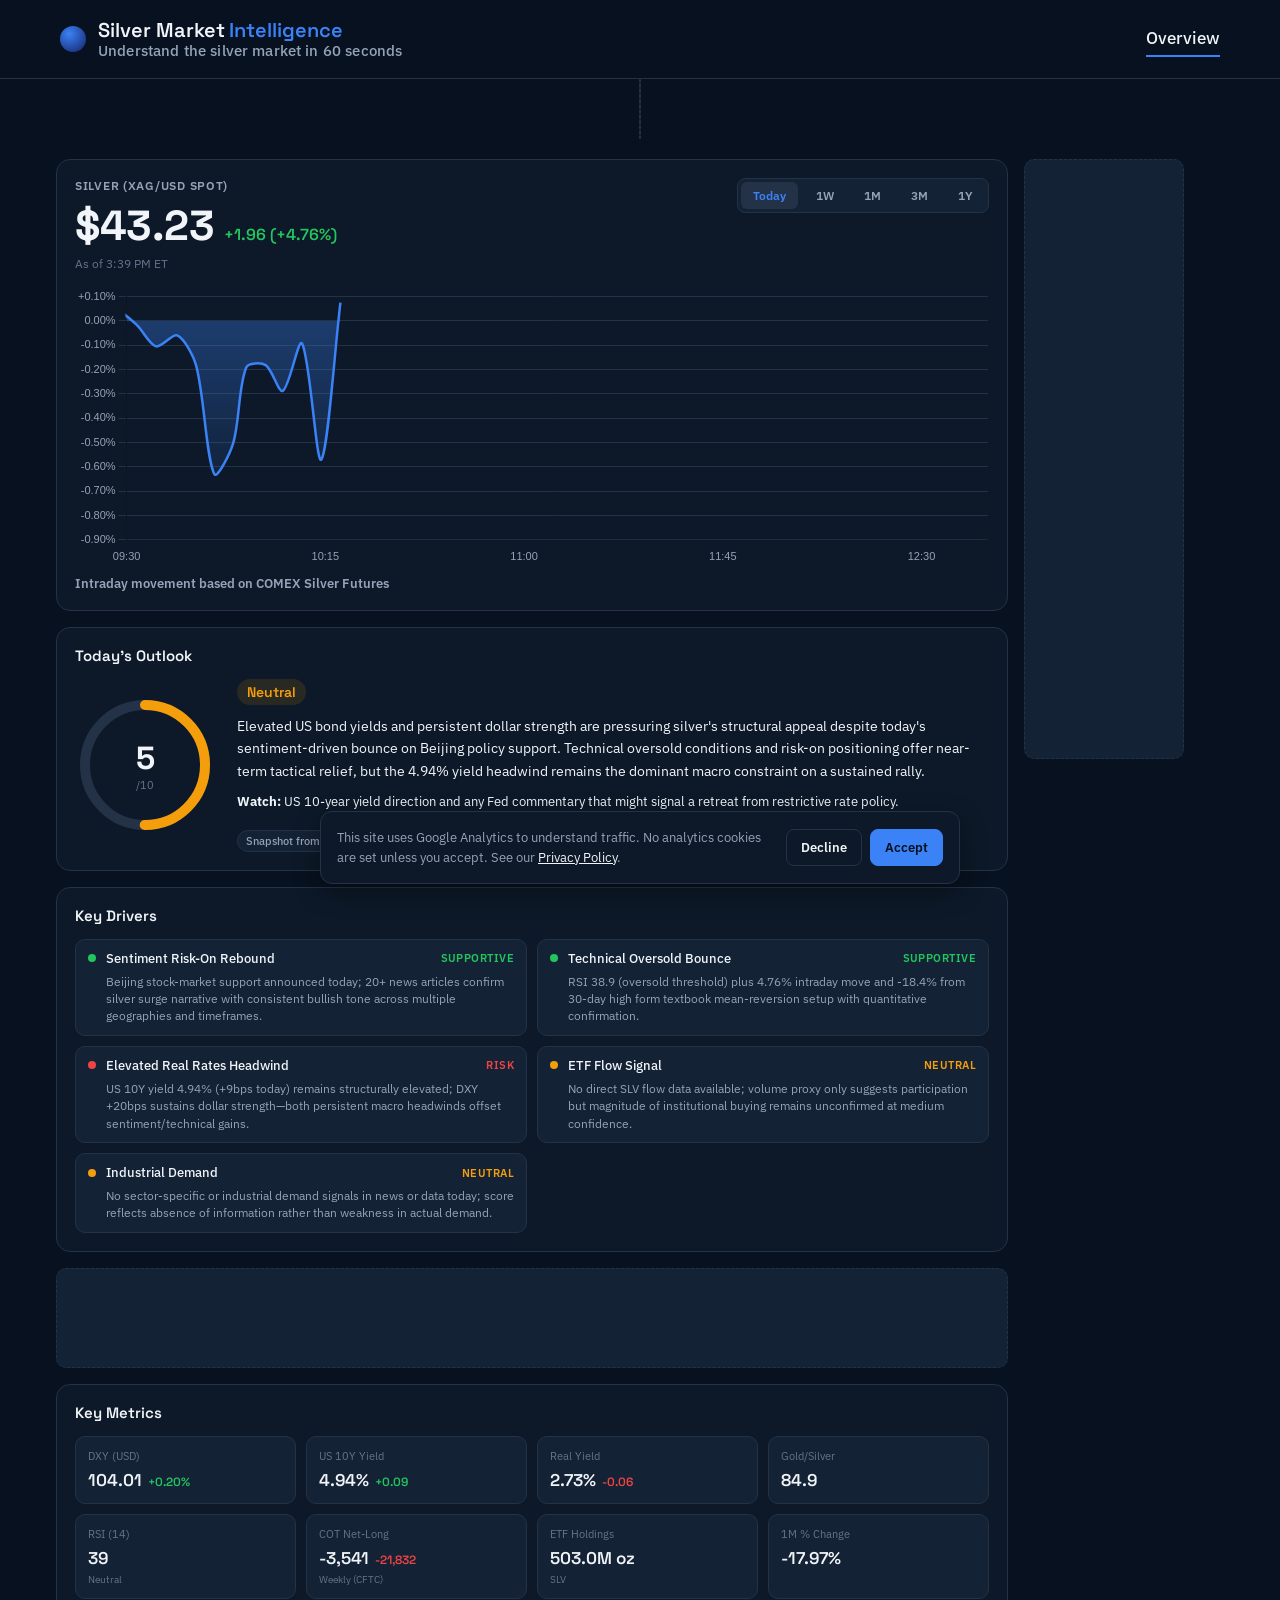
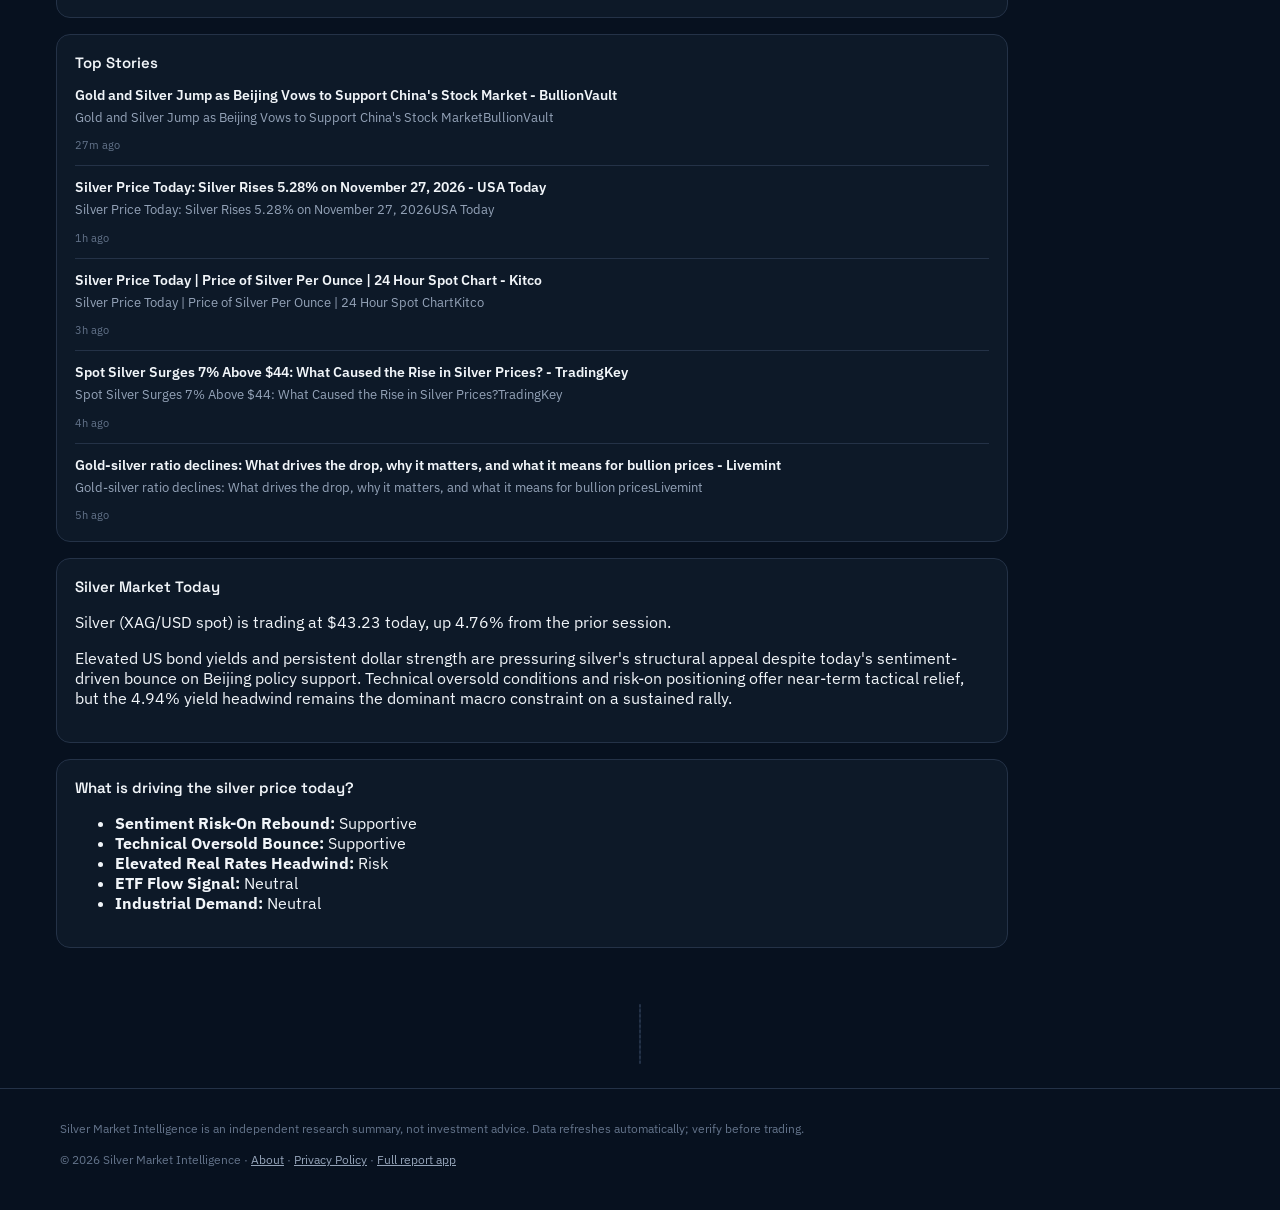
==== commit 5d31de54: "Update daily briefing [skip ci]" ====
--- a/docs/index.html
+++ b/docs/index.html
@@ -99,16 +99,16 @@
           <div class="score-ring-wrap">
             <svg class="score-ring" viewBox="0 0 140 140" width="140" height="140" aria-hidden="true">
               <circle class="score-ring-track" cx="70" cy="70" r="60"></circle>
-              <circle class="score-ring-fill" id="score-ring-fill" cx="70" cy="70" r="60" style="stroke:#22c55e;stroke-dashoffset:150.80"></circle>
+              <circle class="score-ring-fill" id="score-ring-fill" cx="70" cy="70" r="60" style="stroke:#f59e0b;stroke-dashoffset:188.50"></circle>
             </svg>
             <div class="score-ring-label">
-              <span class="score-number" id="score-number">6</span>
+              <span class="score-number" id="score-number">5</span>
               <span class="score-outof">/10</span>
             </div>
           </div>
           <div class="outlook-text">
-            <span class="outlook-label " id="outlook-label">Moderately Bullish</span>
-            <p class="outlook-summary" id="outlook-summary">Deeply oversold technical conditions (RSI 28.5) combined with falling US yields (−6 bps) and a weakening dollar (−20 bps) are creating mechanical mean-reversion support for silver after a 23.7% drawdown. Industrial demand signals remain absent and ETF flow data is unavailable, limiting conviction on sustained upside beyond near-term bounce.</p>
+            <span class="outlook-label is-neutral" id="outlook-label">Neutral</span>
+            <p class="outlook-summary" id="outlook-summary">Elevated US bond yields and persistent dollar strength are pressuring silver&#x27;s structural appeal despite today&#x27;s sentiment-driven bounce on Beijing policy support. Technical oversold conditions and risk-on positioning offer near-term tactical relief, but the 4.94% yield headwind remains the dominant macro constraint on a sustained rally.</p>
             <p class="outlook-watch" id="outlook-watch" hidden><span class="outlook-watch-label">Watch:</span> <span id="outlook-watch-text"></span></p>
             <span class="outlook-updated" id="outlook-updated">Snapshot from 9:00 AM ET — may differ from live price</span>
           </div>
@@ -147,12 +147,12 @@
       <section class="panel seo-panel" aria-labelledby="seo-market-heading">
         <h2 id="seo-market-heading" class="panel-title">Silver Market Today</h2>
         <p>Silver (XAG/USD spot) is trading at $43.23 today, up 4.76% from the prior session.</p>
-        <p>Deeply oversold technical conditions (RSI 28.5) combined with falling US yields (−6 bps) and a weakening dollar (−20 bps) are creating mechanical mean-reversion support for silver after a 23.7% drawdown. Industrial demand signals remain absent and ETF flow data is unavailable, limiting conviction on sustained upside beyond near-term bounce.</p>
+        <p>Elevated US bond yields and persistent dollar strength are pressuring silver&#x27;s structural appeal despite today&#x27;s sentiment-driven bounce on Beijing policy support. Technical oversold conditions and risk-on positioning offer near-term tactical relief, but the 4.94% yield headwind remains the dominant macro constraint on a sustained rally.</p>
       </section>
 
       <section class="panel seo-panel" aria-labelledby="seo-drivers-heading">
         <h2 id="seo-drivers-heading" class="panel-title">What is driving the silver price today?</h2>
-        <ul class="seo-driver-list"><li><strong>Oversold Technical Reversion:</strong> Supportive</li><li><strong>Falling Real Rates Backdrop:</strong> Supportive</li><li><strong>Silver-Gold Ratio Undervaluation:</strong> Supportive</li><li><strong>ETF Flow Signal:</strong> Neutral</li><li><strong>Industrial Demand:</strong> Neutral</li></ul>
+        <ul class="seo-driver-list"><li><strong>Sentiment Risk-On Rebound:</strong> Supportive</li><li><strong>Technical Oversold Bounce:</strong> Supportive</li><li><strong>Elevated Real Rates Headwind:</strong> Risk</li><li><strong>ETF Flow Signal:</strong> Neutral</li><li><strong>Industrial Demand:</strong> Neutral</li></ul>
       </section>
 
     </div>
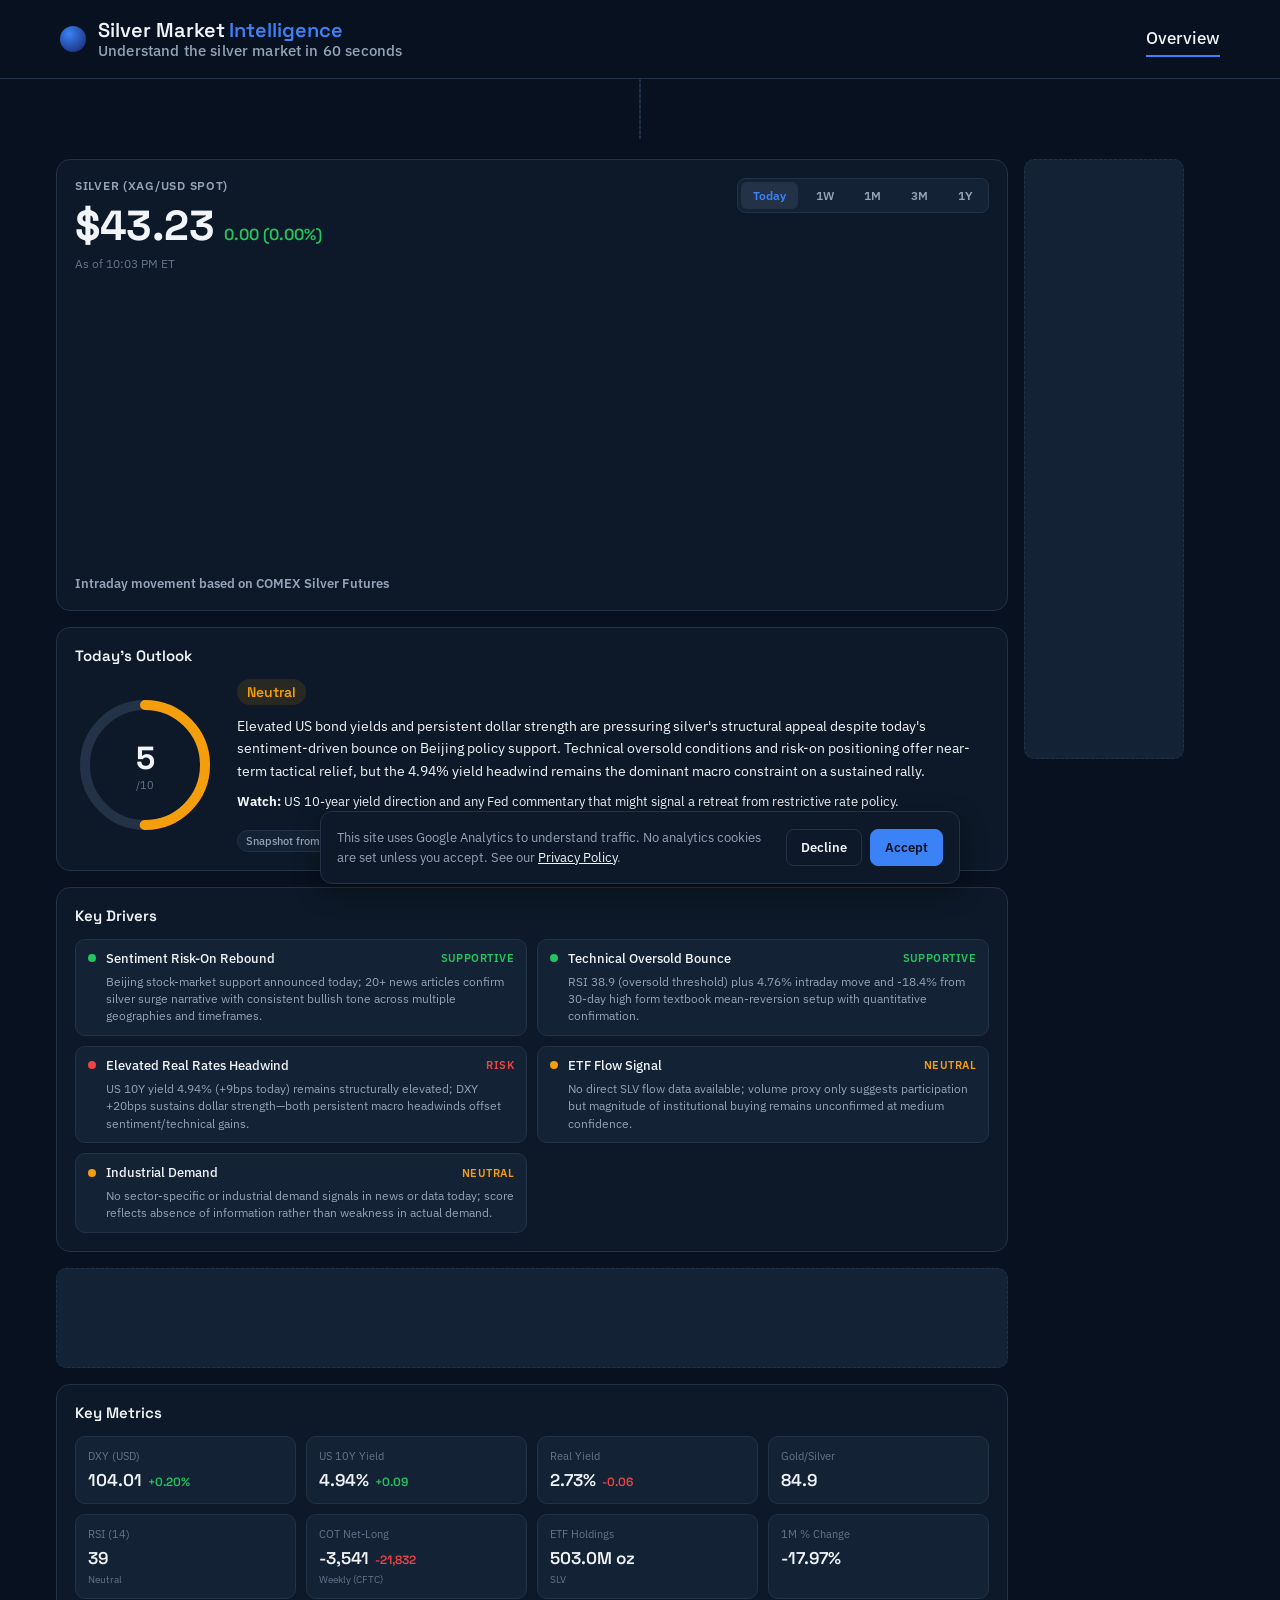
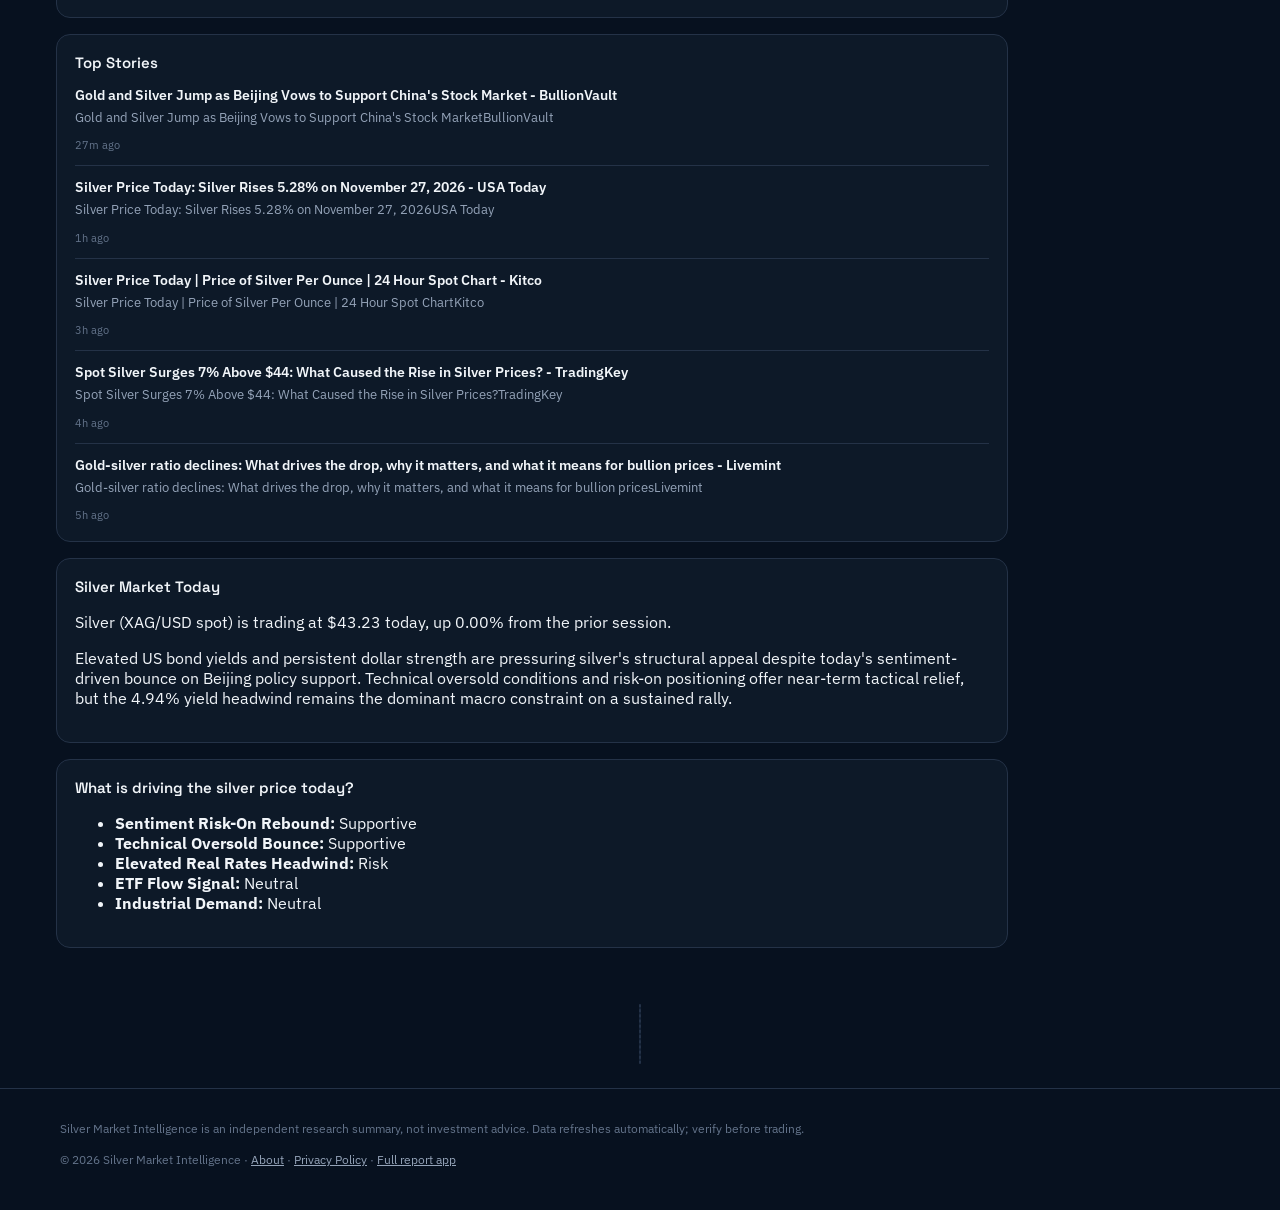
==== commit d2ddf781: "Update price data [skip ci]" ====
--- a/docs/index.html
+++ b/docs/index.html
@@ -73,9 +73,9 @@
             <h1 id="price-heading" class="eyebrow">Silver (XAG/USD Spot)</h1>
             <div class="price-row">
               <span class="price-value" id="price-value">$43.23</span>
-              <span class="price-change is-up" id="price-change">+1.96 (+4.76%)</span>
+              <span class="price-change is-up" id="price-change">0.00 (0.00%)</span>
             </div>
-            <div class="price-asof" id="price-asof">As of 3:39 PM ET</div>
+            <div class="price-asof" id="price-asof">As of 10:03 PM ET</div>
           </div>
           <div class="chart-tabs" role="tablist" aria-label="Chart range">
             <button class="chart-tab is-active" data-range="1D" role="tab" aria-selected="true">Today</button>
@@ -146,7 +146,7 @@
       <!-- SEO summary (server-rendered, not JS-populated — for search crawlers) -->
       <section class="panel seo-panel" aria-labelledby="seo-market-heading">
         <h2 id="seo-market-heading" class="panel-title">Silver Market Today</h2>
-        <p>Silver (XAG/USD spot) is trading at $43.23 today, up 4.76% from the prior session.</p>
+        <p>Silver (XAG/USD spot) is trading at $43.23 today, up 0.00% from the prior session.</p>
         <p>Elevated US bond yields and persistent dollar strength are pressuring silver&#x27;s structural appeal despite today&#x27;s sentiment-driven bounce on Beijing policy support. Technical oversold conditions and risk-on positioning offer near-term tactical relief, but the 4.94% yield headwind remains the dominant macro constraint on a sustained rally.</p>
       </section>
 
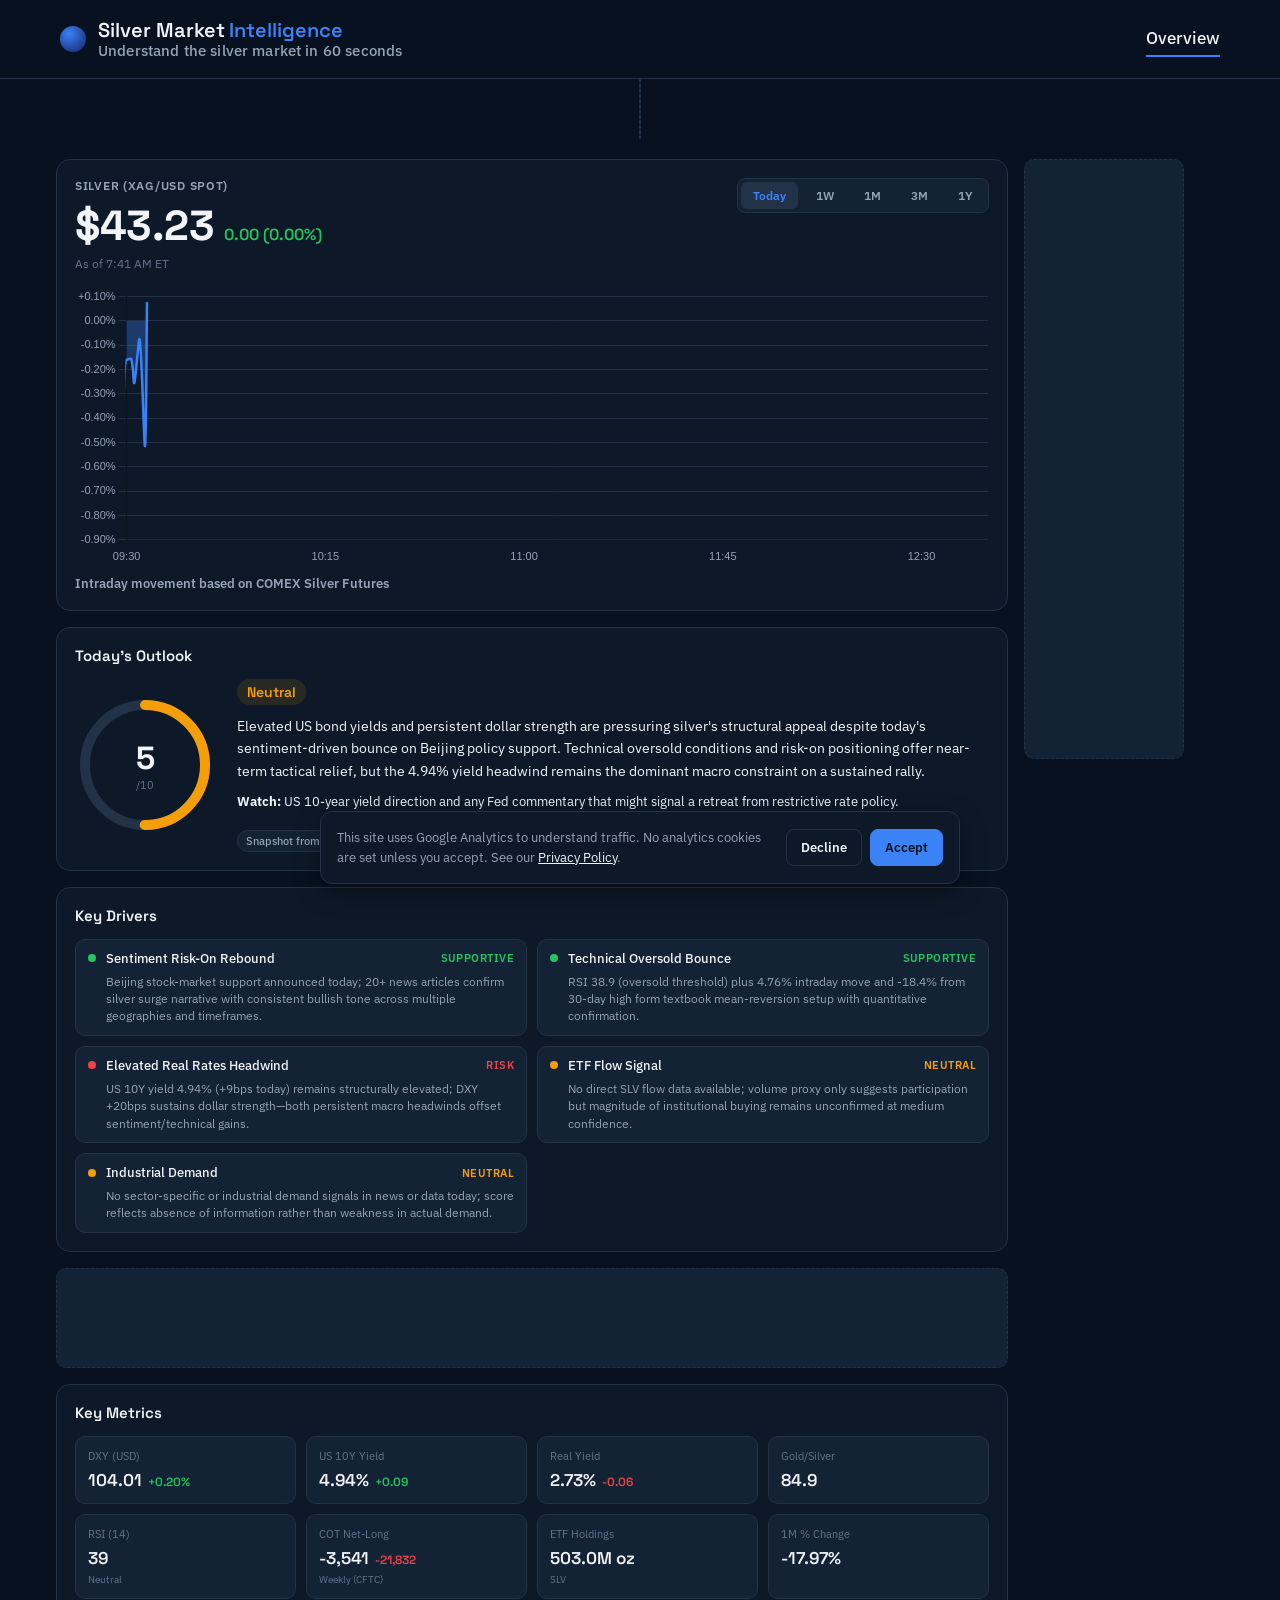
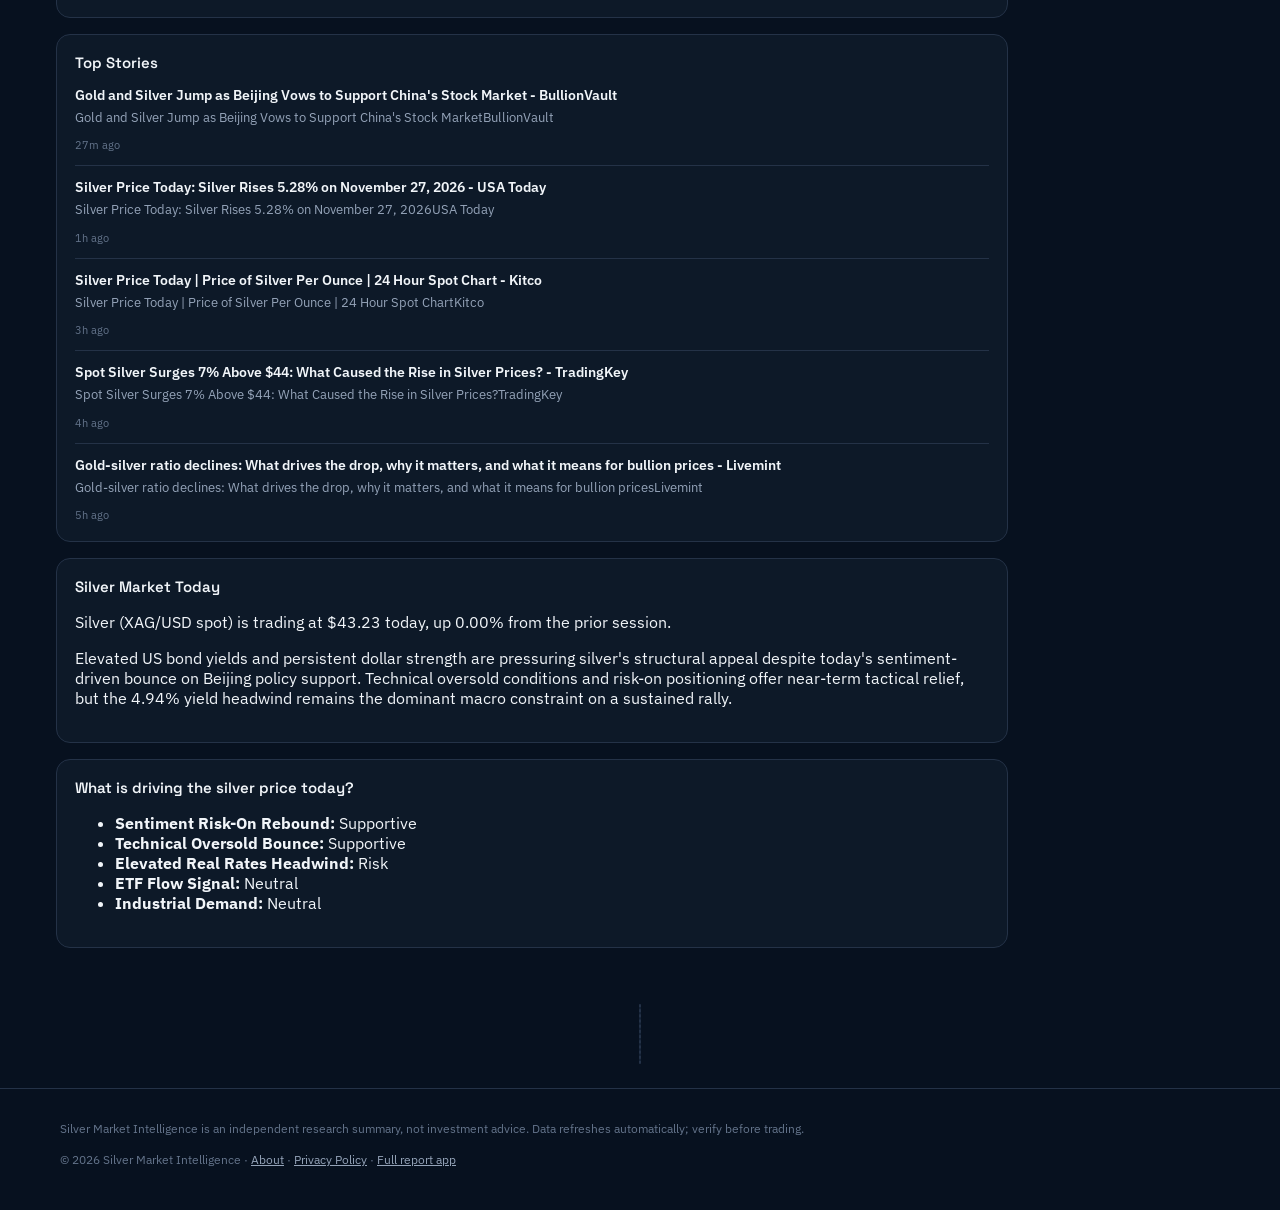
==== commit fa22a541: "Update price data [skip ci]" ====
--- a/docs/index.html
+++ b/docs/index.html
@@ -75,7 +75,7 @@
               <span class="price-value" id="price-value">$43.23</span>
               <span class="price-change is-up" id="price-change">0.00 (0.00%)</span>
             </div>
-            <div class="price-asof" id="price-asof">As of 10:03 PM ET</div>
+            <div class="price-asof" id="price-asof">As of 7:41 AM ET</div>
           </div>
           <div class="chart-tabs" role="tablist" aria-label="Chart range">
             <button class="chart-tab is-active" data-range="1D" role="tab" aria-selected="true">Today</button>
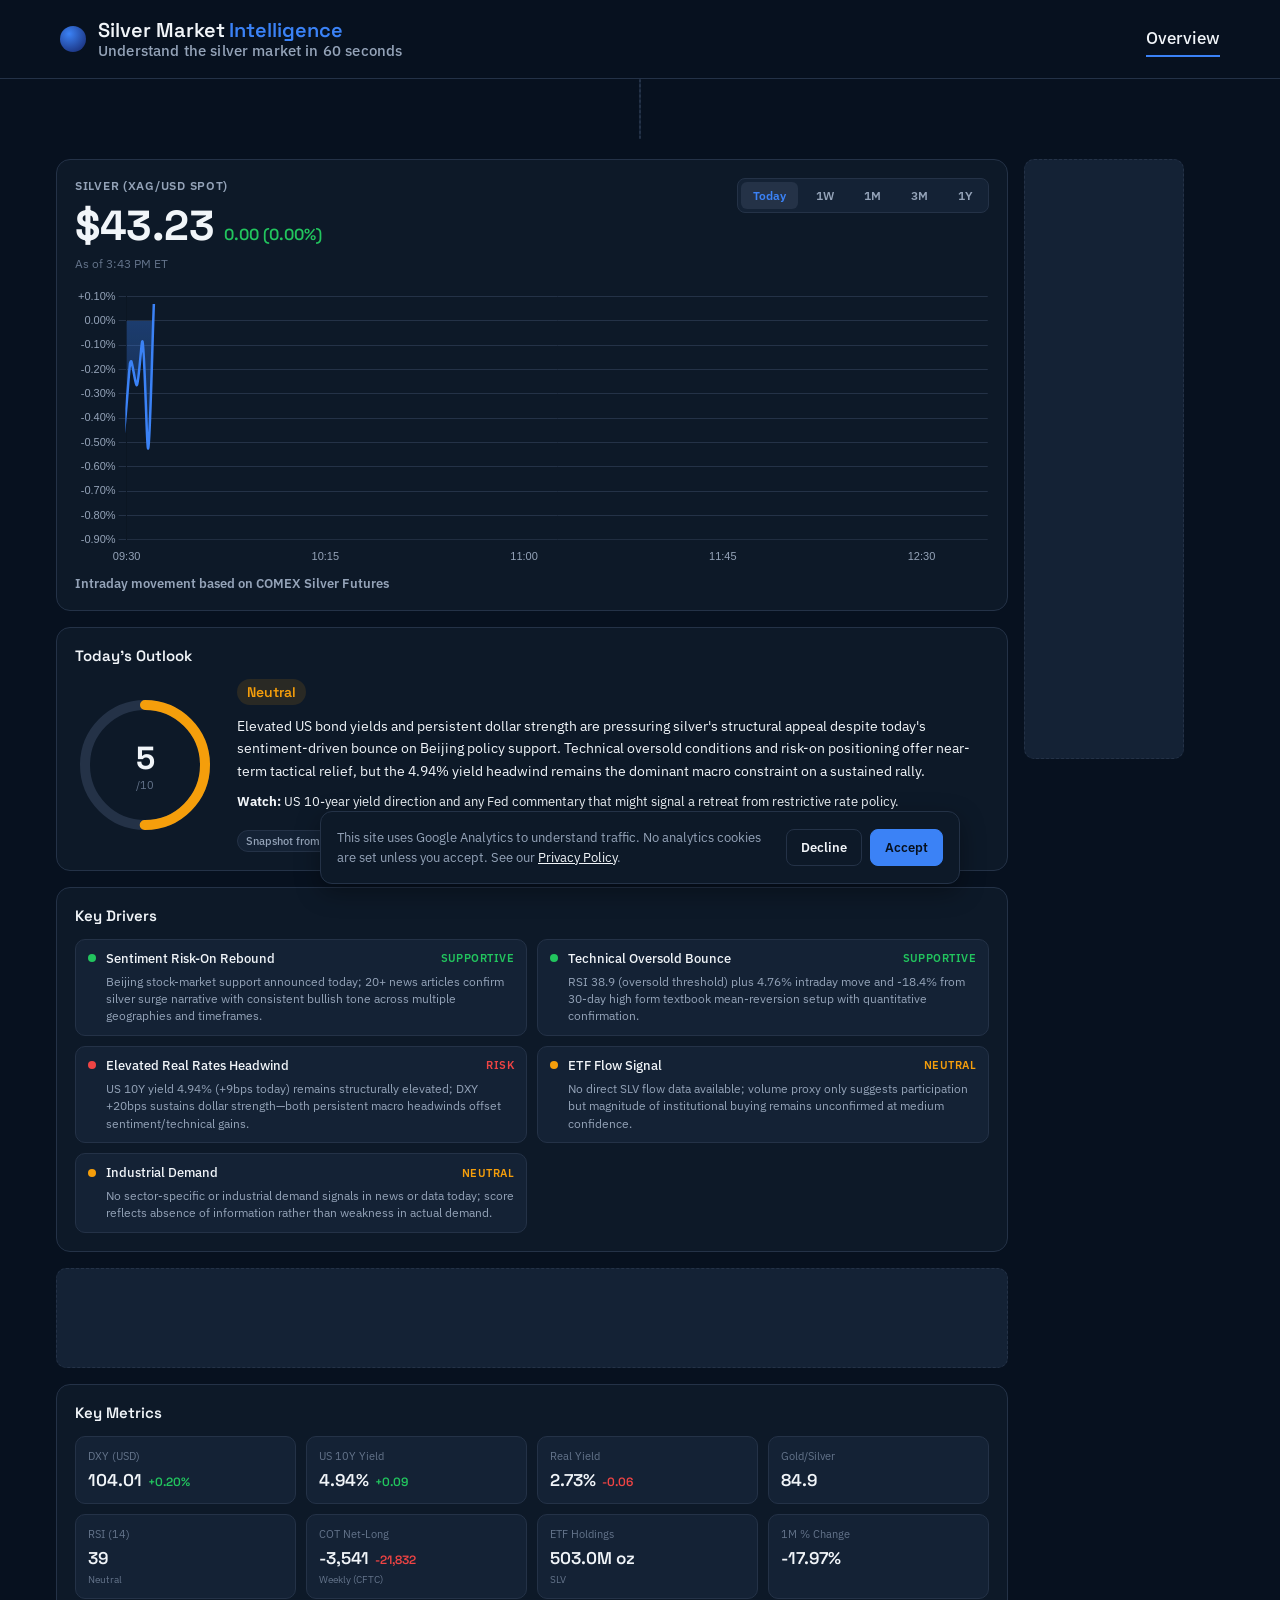
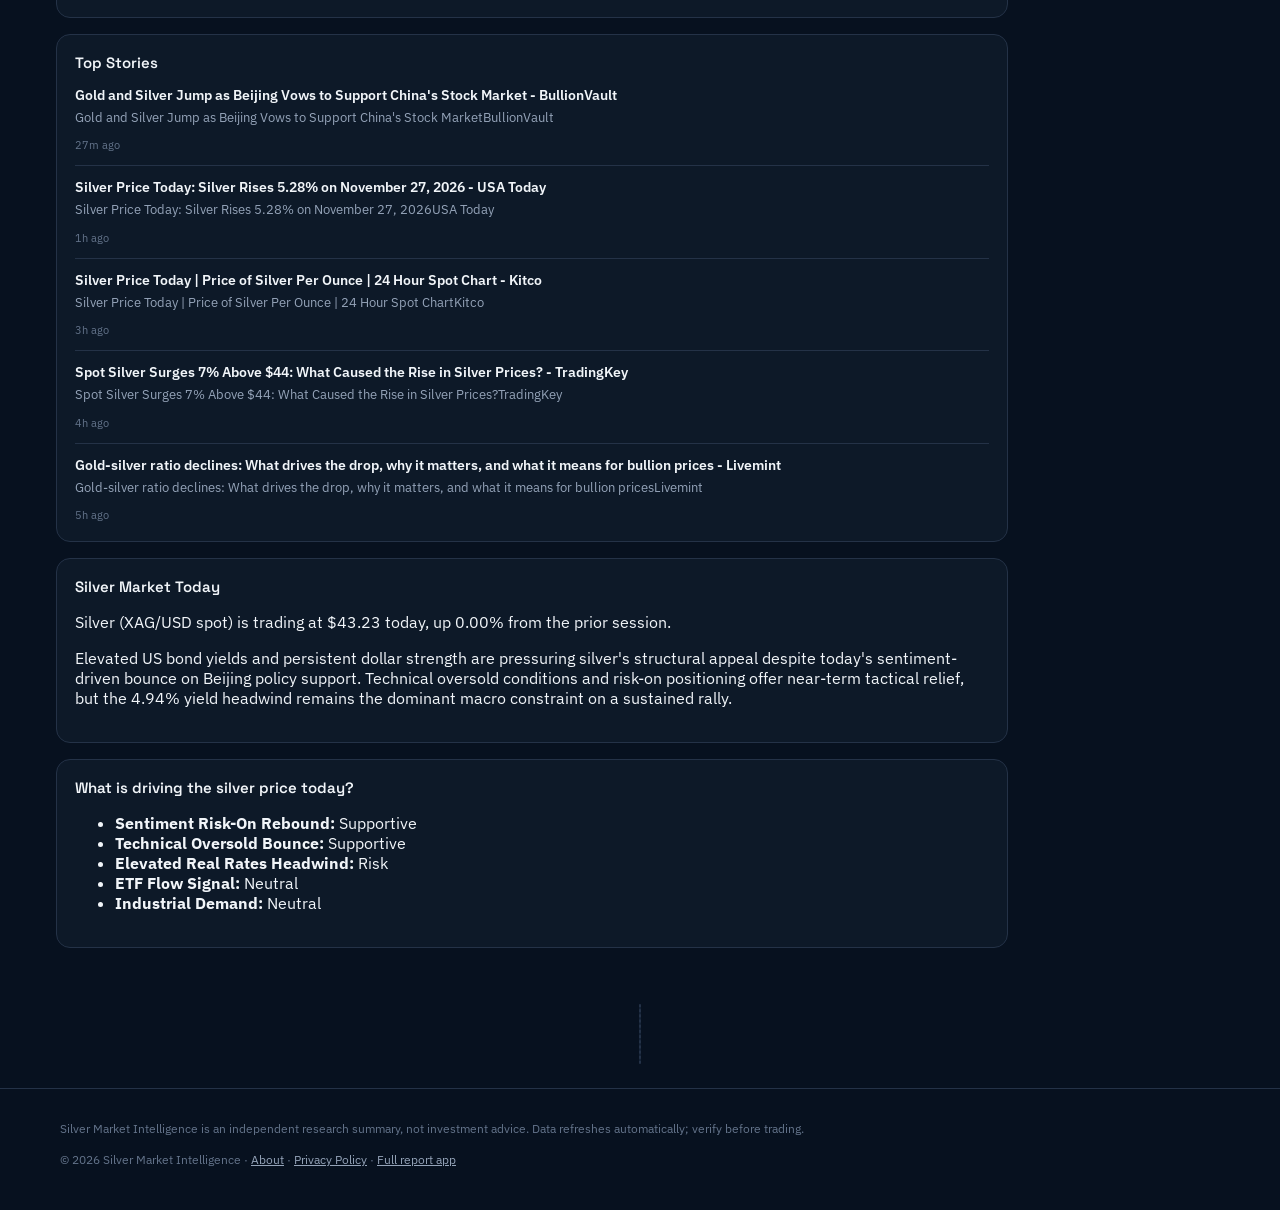
==== commit da48edf7: "Update price data [skip ci]" ====
--- a/docs/index.html
+++ b/docs/index.html
@@ -75,7 +75,7 @@
               <span class="price-value" id="price-value">$43.23</span>
               <span class="price-change is-up" id="price-change">0.00 (0.00%)</span>
             </div>
-            <div class="price-asof" id="price-asof">As of 7:41 AM ET</div>
+            <div class="price-asof" id="price-asof">As of 3:43 PM ET</div>
           </div>
           <div class="chart-tabs" role="tablist" aria-label="Chart range">
             <button class="chart-tab is-active" data-range="1D" role="tab" aria-selected="true">Today</button>
